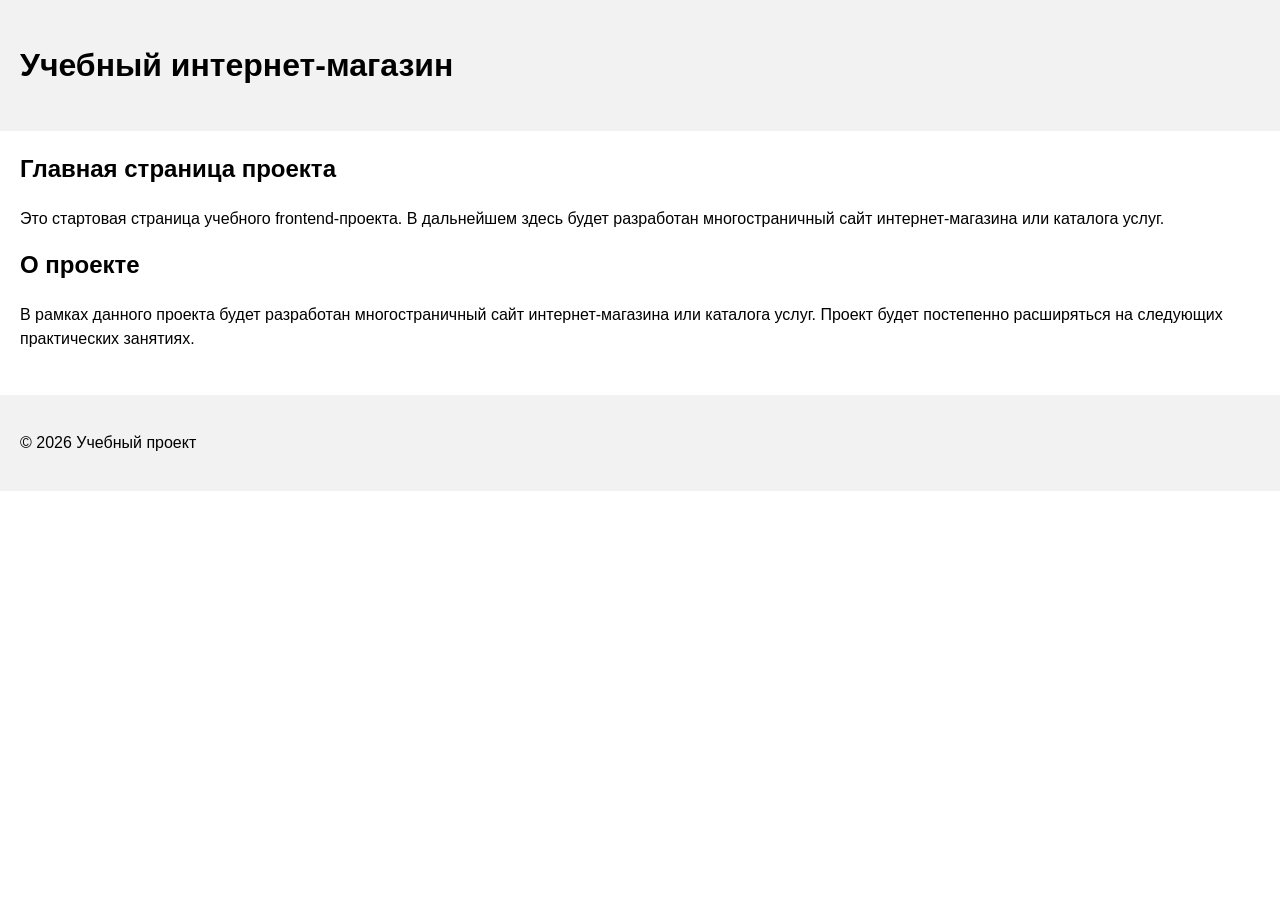
==== index.html @ ddfdb640 "feat: add project description section" ====
<!DOCTYPE html>
<html lang="ru">
<head>
  <meta charset="UTF-8">
  <meta name="viewport" content="width=device-width, initial-scale=1.0">
  <title>Каталог товаров</title>
  <link rel="stylesheet" href="css/style.css">
</head>
<body>
  <header>
    <h1>Учебный интернет-магазин</h1>
  </header>

  <main>
    <section>
      <h2>Главная страница проекта</h2>
      <p>
        Это стартовая страница учебного frontend-проекта.
        В дальнейшем здесь будет разработан многостраничный сайт
        интернет-магазина или каталога услуг.
      </p>
      <h2>О проекте</h2>
      <p>
        В рамках данного проекта будет разработан многостраничный сайт
        интернет-магазина или каталога услуг. Проект будет постепенно
        расширяться на следующих практических занятиях.
      </p>
    </section>
  </main>

  <footer>
    <p>&copy; 2026 Учебный проект</p>
  </footer>
</body>
</html>
---- css/style.css ----
body {
  margin: 0;
  font-family: Arial, sans-serif;
  line-height: 1.5;
}

header,
main,
footer {
  padding: 20px;
}

header {
  background-color: #f2f2f2;
}

footer {
  background-color: #f2f2f2;
}

section {
  margin-bottom: 24px;
}

section h2 {
  margin-top: 0;
}
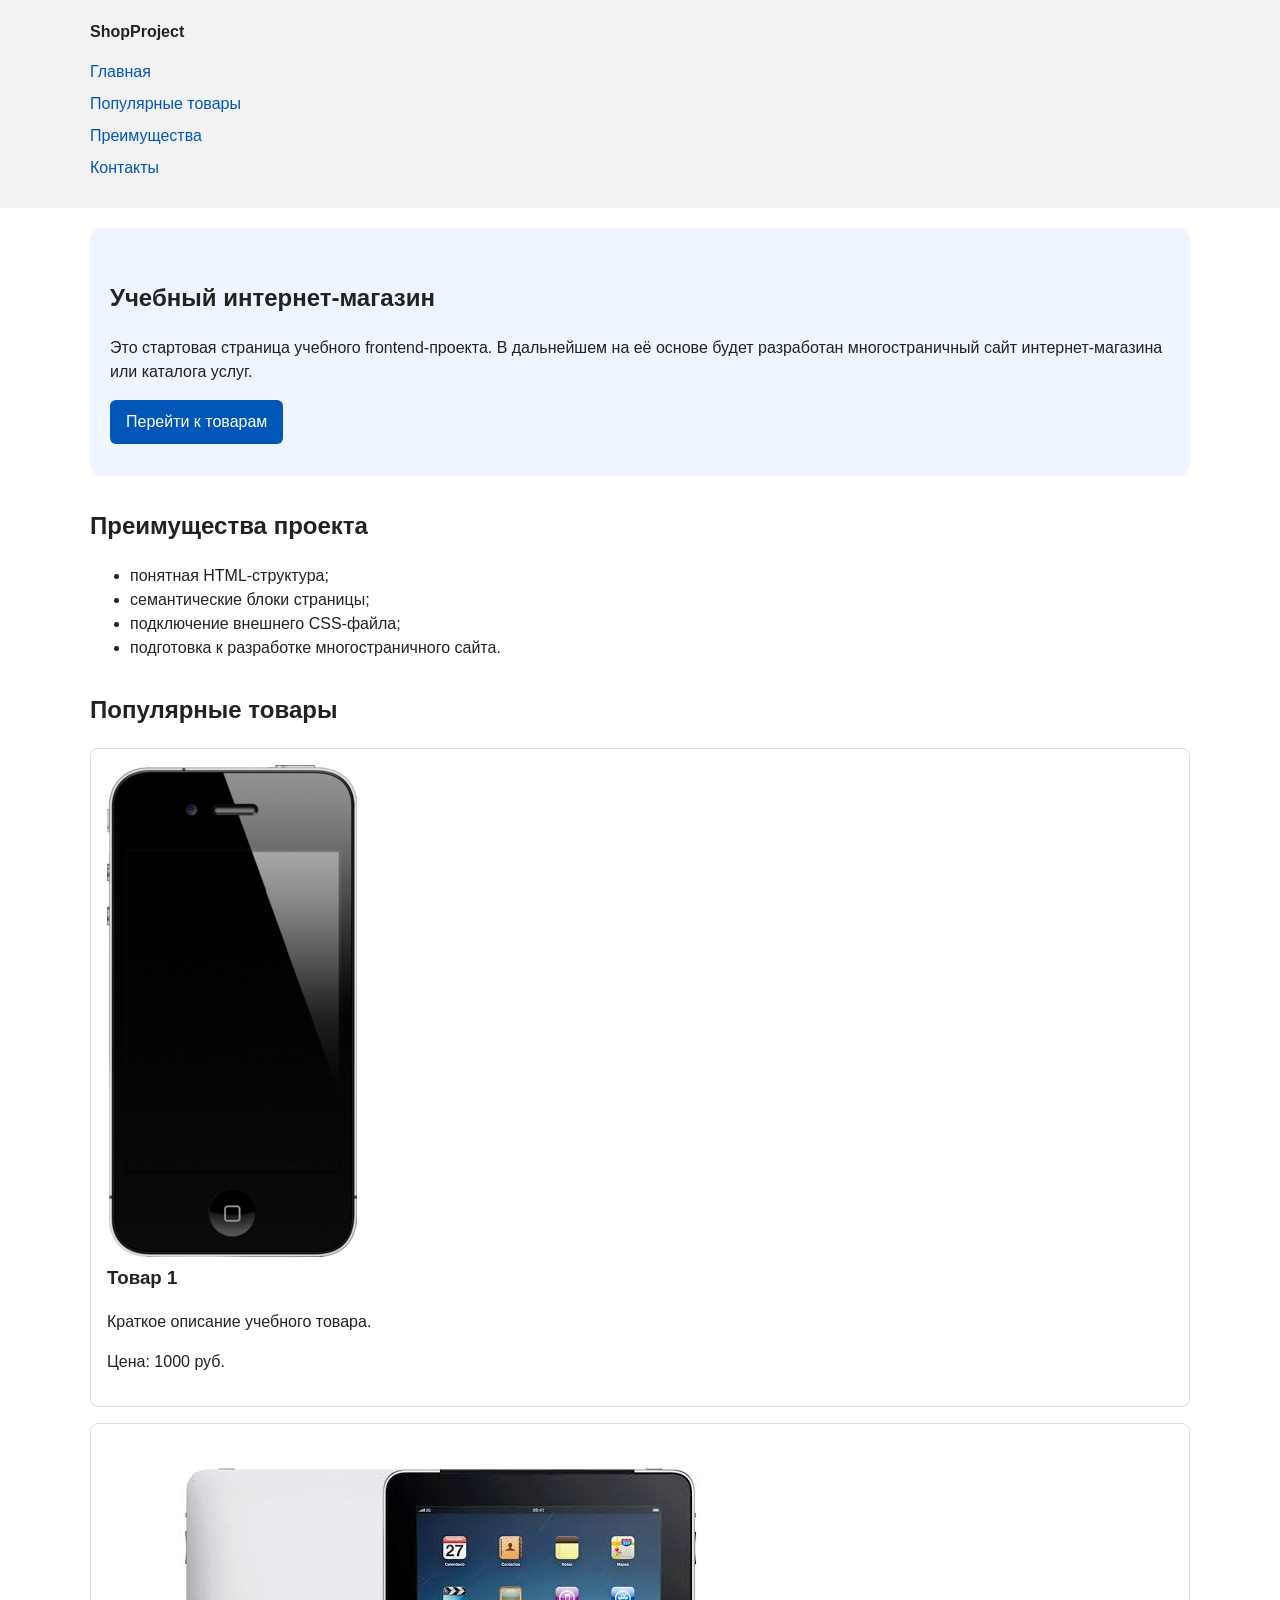
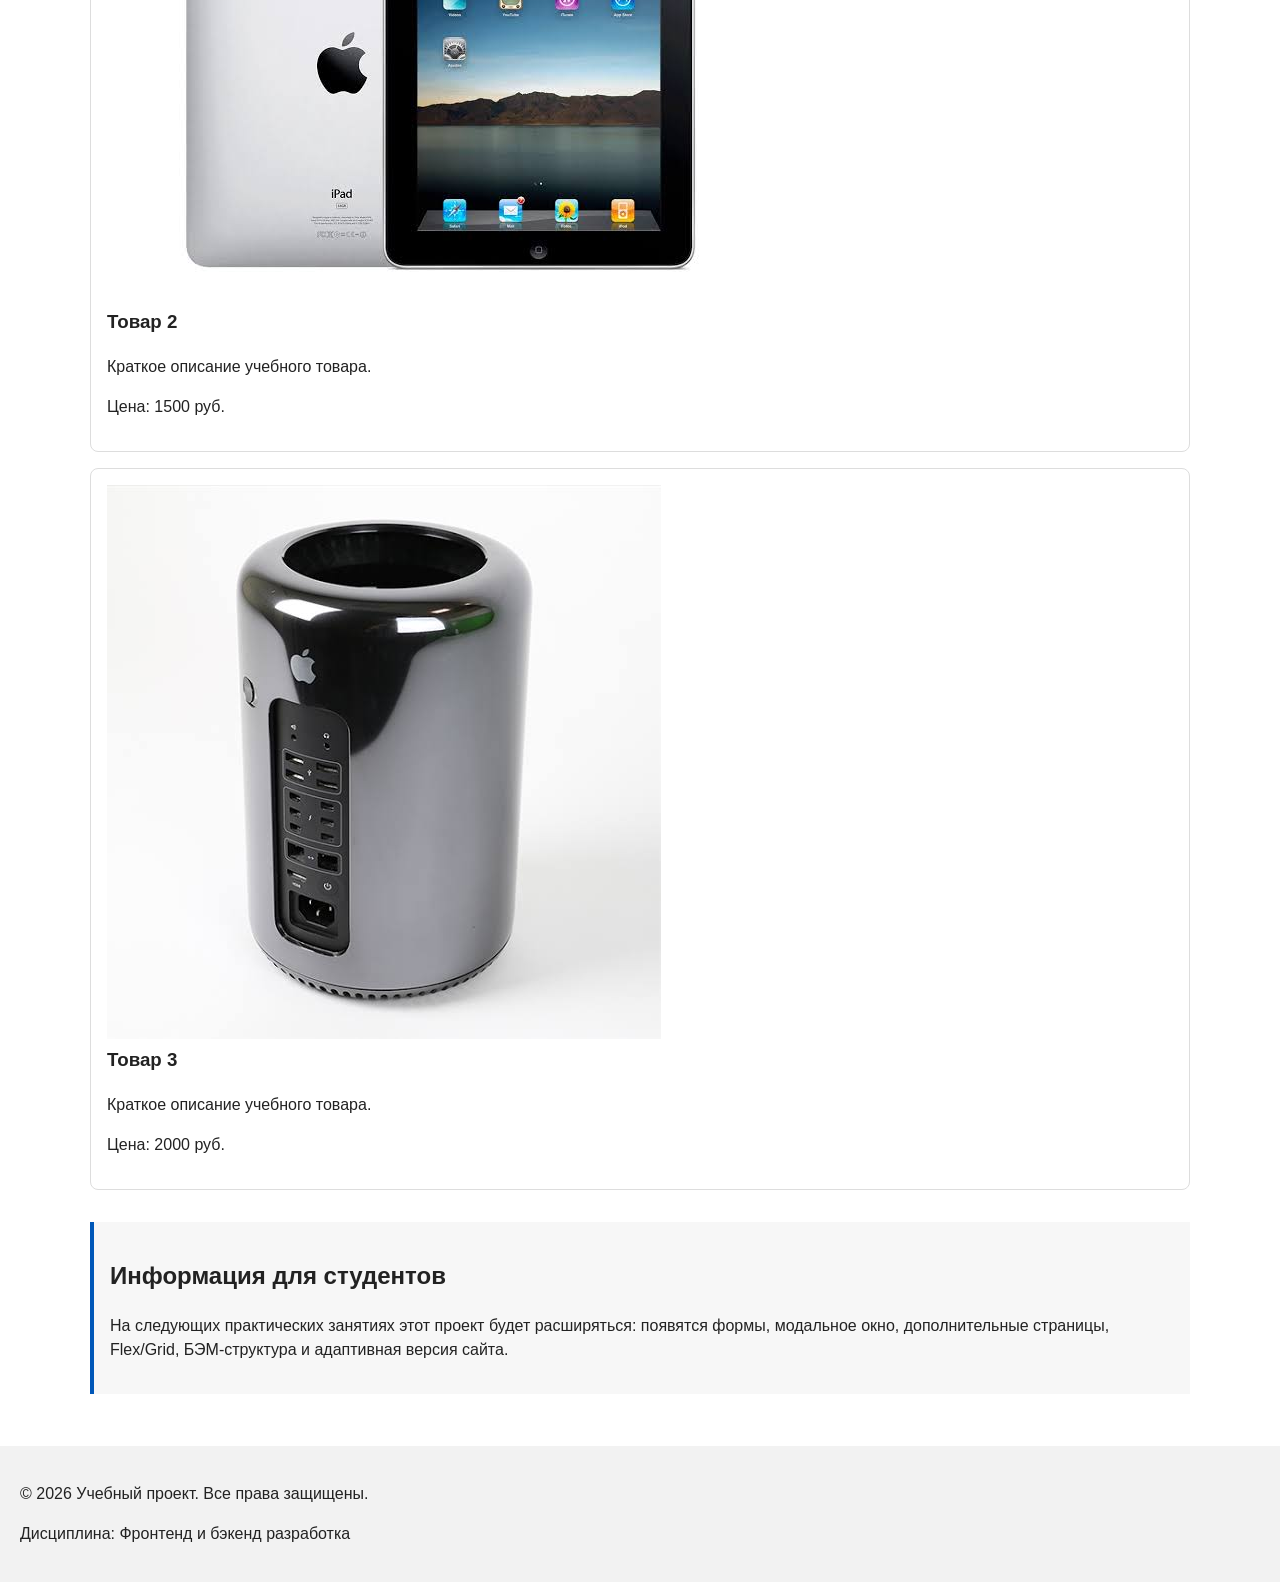
==== commit ce00fd0a: "feat: add semantic HTML structure and base CSS styles" ====
--- a/index.html
+++ b/index.html
@@ -3,33 +3,75 @@
 <head>
   <meta charset="UTF-8">
   <meta name="viewport" content="width=device-width, initial-scale=1.0">
-  <title>Каталог товаров</title>
+  <title>Учебный интернет-магазин</title>
   <link rel="stylesheet" href="css/style.css">
 </head>
 <body>
   <header>
-    <h1>Учебный интернет-магазин</h1>
+    <div class="site-header">
+      <a class="site-logo" href="index.html">ShopProject</a>
+      <nav class="site-nav" aria-label="Основная навигация">
+        <ul class="site-nav__list">
+          <li><a href="index.html">Главная</a></li>
+          <li><a href="#popular">Популярные товары</a></li>
+          <li><a href="#advantages">Преимущества</a></li>
+          <li><a href="#contacts">Контакты</a></li>
+        </ul>
+      </nav>
+    </div>
   </header>
-
   <main>
-    <section>
-      <h2>Главная страница проекта</h2>
+    <section class="hero">
+      <h1>Учебный интернет-магазин</h1>
       <p>
         Это стартовая страница учебного frontend-проекта.
-        В дальнейшем здесь будет разработан многостраничный сайт
+        В дальнейшем на её основе будет разработан многостраничный сайт
         интернет-магазина или каталога услуг.
       </p>
-      <h2>О проекте</h2>
+      <a class="button" href="#popular">Перейти к товарам</a>
+    </section>
+    <section class="section" id="advantages">
+      <h2>Преимущества проекта</h2>
+      <ul class="advantages-list">
+        <li>понятная HTML-структура;</li>
+        <li>семантические блоки страницы;</li>
+        <li>подключение внешнего CSS-файла;</li>
+        <li>подготовка к разработке многостраничного сайта.</li>
+      </ul>
+    </section>
+    <section class="section" id="popular">
+      <h2>Популярные товары</h2>
+      <article class="product-card">
+        <img src="images/IPhone_4_Mock_No_Shadow_PSD.png">
+        <h3>Товар 1</h3>
+        <p>Краткое описание учебного товара.</p>
+        <p>Цена: 1000 руб.</p>
+      </article>
+      <article class="product-card">
+        <img src="images/images2.jpeg">
+        <h3>Товар 2</h3>
+        <p>Краткое описание учебного товара.</p>
+        <p>Цена: 1500 руб.</p>
+      </article>
+      <article class="product-card">
+        <img src="images/images.jpeg">
+        <h3>Товар 3</h3>
+        <p>Краткое описание учебного товара.</p>
+        <p>Цена: 2000 руб.</p>
+      </article>
+    </section>
+    <aside class="aside-info">
+      <h2>Информация для студентов</h2>
       <p>
-        В рамках данного проекта будет разработан многостраничный сайт
-        интернет-магазина или каталога услуг. Проект будет постепенно
-        расширяться на следующих практических занятиях.
+        На следующих практических занятиях этот проект будет расширяться:
+        появятся формы, модальное окно, дополнительные страницы, Flex/Grid,
+        БЭМ-структура и адаптивная версия сайта.
       </p>
-    </section>
+    </aside>
   </main>
-
-  <footer>
-    <p>&copy; 2026 Учебный проект</p>
+  <footer id="contacts">
+    <p>&copy; 2026 Учебный проект. Все права защищены.</p>
+    <p>Дисциплина: Фронтенд и бэкенд разработка</p>
   </footer>
 </body>
-</html>
+</html>
--- a/css/style.css
+++ b/css/style.css
@@ -1,7 +1,14 @@
+
+* {
+  box-sizing: border-box;
+}
+
 body {
   margin: 0;
   font-family: Arial, sans-serif;
   line-height: 1.5;
+  color: #222222;
+  background-color: #ffffff;
 }
 
 header,
@@ -10,19 +17,88 @@
   padding: 20px;
 }
 
-header {
-  background-color: #f2f2f2;
-}
-
+header,
 footer {
   background-color: #f2f2f2;
 }
 
-section {
-  margin-bottom: 24px;
+.site-header {
+  max-width: 1100px;
+  margin: 0 auto;
 }
 
-section h2 {
+.site-logo {
+  font-weight: bold;
+  text-decoration: none;
+  color: #222222;
+}
+
+.site-nav__list {
+  padding: 0;
+  margin: 16px 0 0;
+  list-style: none;
+}
+
+.site-nav__list li {
+  margin-bottom: 8px;
+}
+
+.site-nav__list a {
+  color: #0057b8;
+  text-decoration: none;
+}
+
+.site-nav__list a:hover {
+  text-decoration: underline;
+}
+
+.hero {
+  max-width: 1100px;
+  margin: 0 auto 32px;
+  padding: 32px 20px;
+  background-color: #eef5ff;
+  border-radius: 12px;
+}
+
+.section {
+  max-width: 1100px;
+  margin: 0 auto 32px;
+}
+
+.section h2 {
   margin-top: 0;
 }
 
+.product-card {
+  margin-bottom: 16px;
+  padding: 16px;
+  border: 1px solid #dddddd;
+  border-radius: 8px;
+  background-color: #ffffff;
+  
+}
+
+.product-card h3 {
+  margin-top: 0;
+}
+
+.button {
+  display: inline-block;
+  padding: 10px 16px;
+  color: #ffffff;
+  background-color: #0057b8;
+  text-decoration: none;
+  border-radius: 6px;
+}
+
+.button:hover {
+  background-color: #003f86;
+}
+
+.aside-info {
+  max-width: 1100px;
+  margin: 0 auto 32px;
+  padding: 16px;
+  border-left: 4px solid #0057b8;
+  background-color: #f7f7f7;
+}
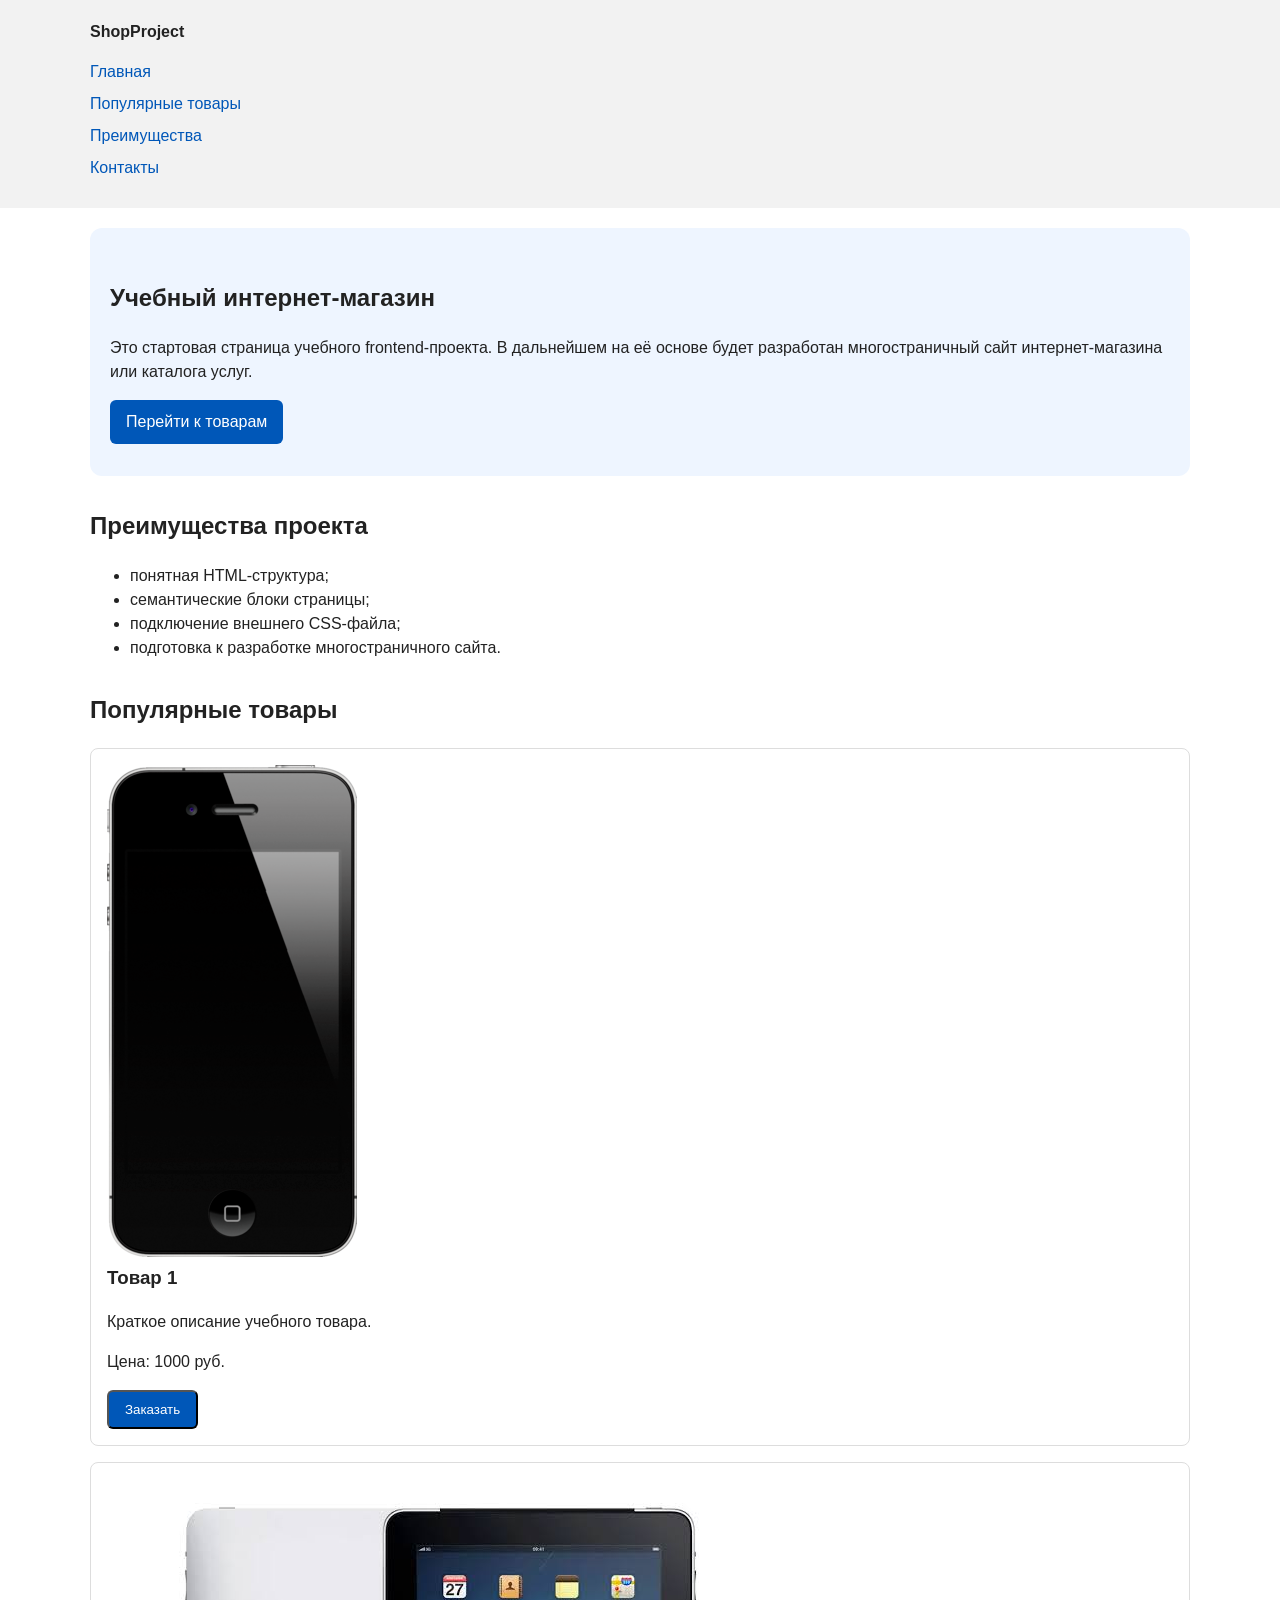
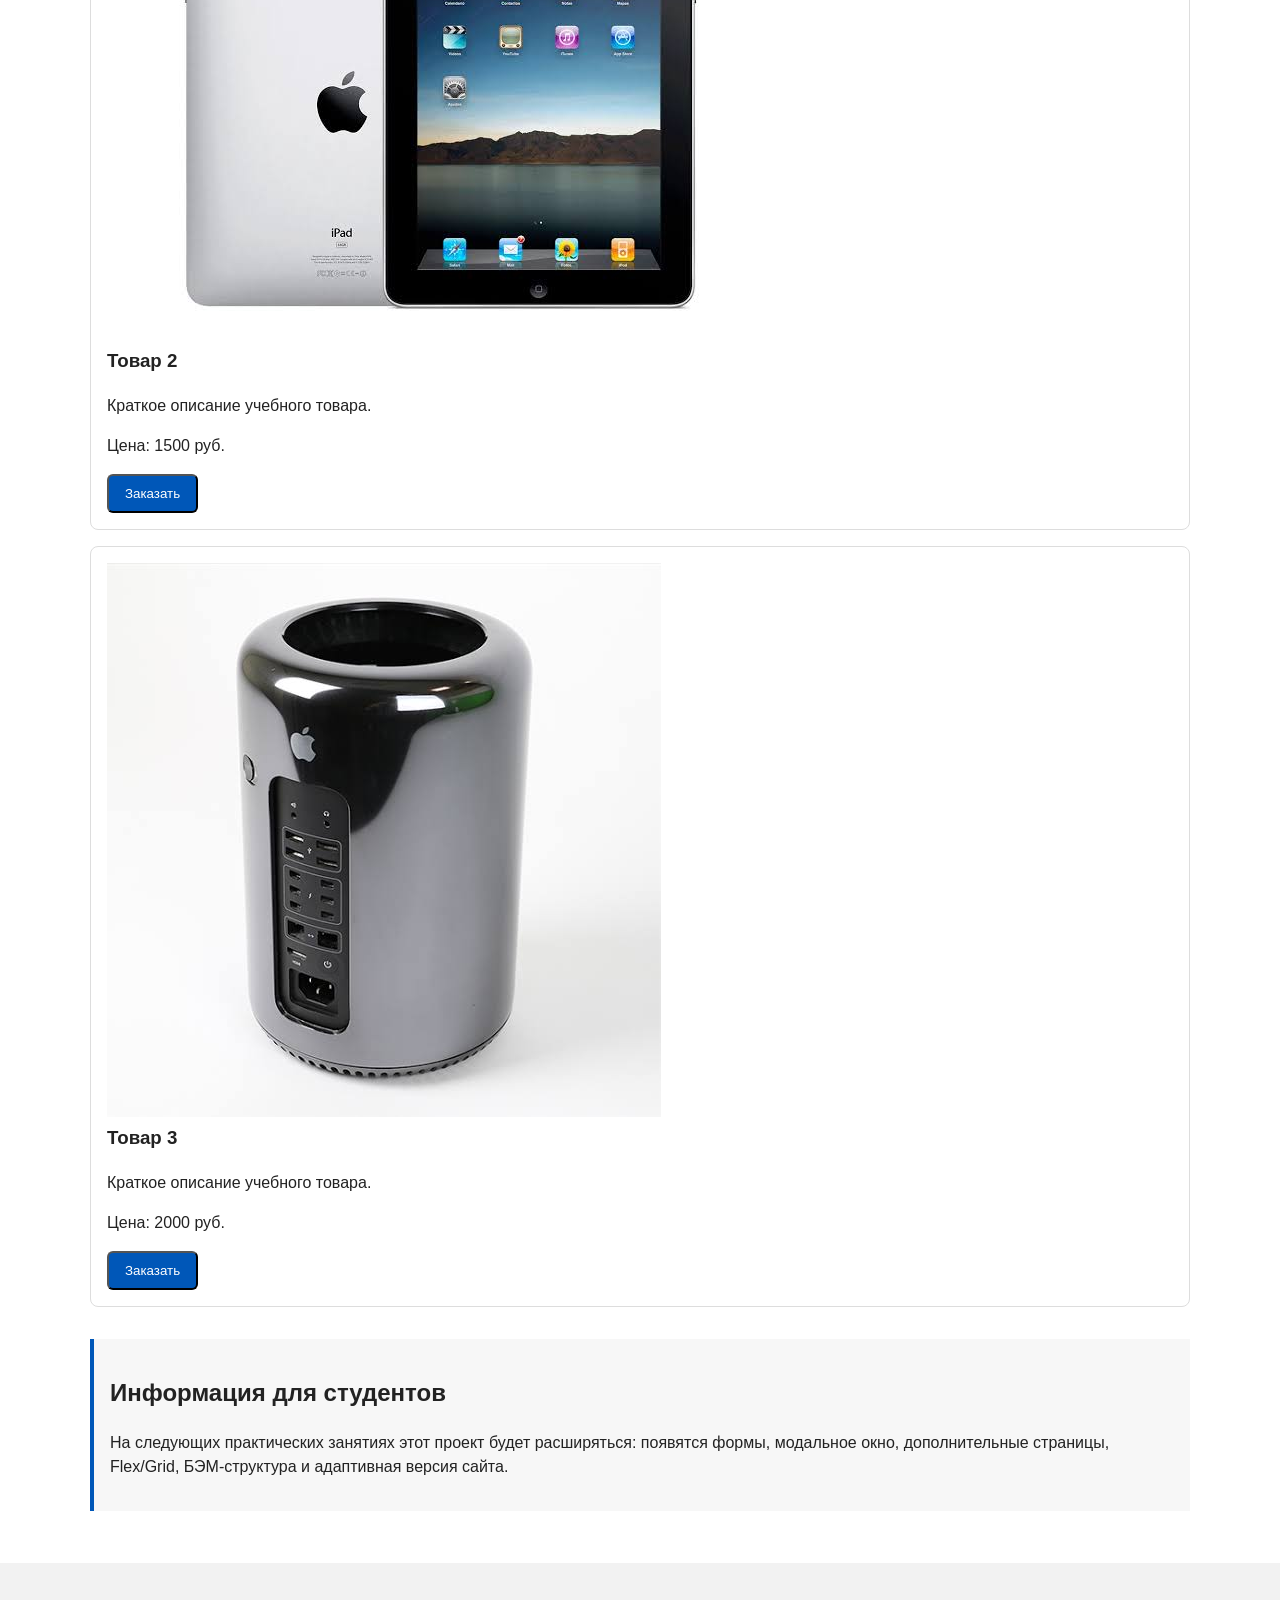
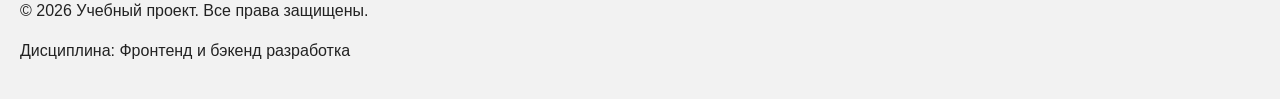
==== commit fc5e8fb8: "feat: add order form modal and validation" ====
--- a/index.html
+++ b/index.html
@@ -5,6 +5,7 @@
   <meta name="viewport" content="width=device-width, initial-scale=1.0">
   <title>Учебный интернет-магазин</title>
   <link rel="stylesheet" href="css/style.css">
+  <script src="js/main.js" defer></script>
 </head>
 <body>
   <header>
@@ -46,18 +47,27 @@
         <h3>Товар 1</h3>
         <p>Краткое описание учебного товара.</p>
         <p>Цена: 1000 руб.</p>
+        <button class="button product-card__button" type="button" data="Товар 1">
+          Заказать
+        </button>
       </article>
       <article class="product-card">
         <img src="images/images2.jpeg">
         <h3>Товар 2</h3>
         <p>Краткое описание учебного товара.</p>
         <p>Цена: 1500 руб.</p>
+        <button class="button product-card__button" type="button" data="Товар 2">
+          Заказать
+        </button>
       </article>
       <article class="product-card">
         <img src="images/images.jpeg">
         <h3>Товар 3</h3>
         <p>Краткое описание учебного товара.</p>
         <p>Цена: 2000 руб.</p>
+        <button class="button product-card__button" type="button" data="Товар 3">
+          Заказать
+        </button>
       </article>
     </section>
     <aside class="aside-info">
@@ -73,5 +83,101 @@
     <p>&copy; 2026 Учебный проект. Все права защищены.</p>
     <p>Дисциплина: Фронтенд и бэкенд разработка</p>
   </footer>
+<dialog class="order-dialog" id="order-dialog" aria-labelledby="order-dialog-title">
+  <h2 id="order-dialog-title">Оформление заявки</h2>
+
+  <form class="order-form" id="order-form" action="#" method="post" novalidate>
+    <input id="selected-product" name="selected-product" type="hidden">
+
+    <div class="form-field">
+      <label for="order-name">Имя</label>
+      <input
+        id="order-name"
+        name="name"
+        type="text"
+        placeholder="Введите ваше имя"
+        minlength="2"
+        autocomplete="given-name"
+        required
+      >
+    </div>
+
+    <div class="form-field">
+      <label for="order-email">E-mail</label>
+      <input
+        id="order-email"
+        name="email"
+        type="email"
+        placeholder="example@mail.ru"
+        autocomplete="email"
+        required
+      >
+    </div>
+
+    <div class="form-field">
+      <label for="order-phone">Телефон</label>
+      <input
+        id="order-phone"
+        name="phone"
+        type="tel"
+        inputmode="tel"
+        placeholder="+7 (900) 000-00-00"
+        pattern="^\+7 \(\d{3}\) \d{3}-\d{2}-\d{2}$"
+        required
+      >
+      <small>Формат: +7 (900) 000-00-00</small>
+    </div>
+
+    <div class="form-field">
+      <label for="order-date">Дата связи</label>
+      <input
+        id="order-date"
+        name="date"
+        type="date"
+      >
+    </div>
+
+    <div class="form-field">
+      <label for="order-topic">Тема заявки</label>
+      <select id="order-topic" name="topic" required>
+        <option value="">Выберите тему</option>
+        <option value="product">Заказ товара</option>
+        <option value="consultation">Консультация</option>
+        <option value="delivery">Доставка</option>
+      </select>
+    </div>
+
+    <div class="form-field">
+      <label for="order-comment">Комментарий</label>
+      <textarea
+        id="order-comment"
+        name="comment"
+        rows="4"
+        placeholder="Укажите дополнительную информацию"
+      ></textarea>
+    </div>
+
+    <div class="form-field form-field--checkbox">
+      <label>
+        <input
+          id="order-agreement"
+          name="agreement"
+          type="checkbox"
+          required
+        >
+        Я согласен на обработку данных
+      </label>
+    </div>
+
+    <div class="form-actions">
+      <button type="button" id="close-order-dialog">Закрыть</button>
+      <button type="submit">Отправить заявку</button>
+    </div>
+  </form>
+</dialog>
+
+<p class="success-message" id="success-message" hidden>
+  Форма успешно отправлена!
+</p>
 </body>
 </html>
--- a/css/style.css
+++ b/css/style.css
@@ -101,4 +101,105 @@
   padding: 16px;
   border-left: 4px solid #0057b8;
   background-color: #f7f7f7;
-}+}
+/*
+  Модальное окно.
+  Элемент dialog сам умеет открываться поверх страницы.
+*/
+.order-dialog {
+  width: min(100% - 32px, 560px);
+  padding: 24px;
+  border: none;
+  border-radius: 12px;
+}
+
+/*
+  Затемнение фона за модальным окном.
+*/
+.order-dialog::backdrop {
+  background-color: rgba(0, 0, 0, 0.5);
+}
+
+/*
+  Поле формы.
+  Каждый блок получает нижний отступ.
+*/
+.form-field {
+  margin-bottom: 16px;
+}
+
+/*
+  Подпись поля.
+*/
+.form-field label {
+  display: block;
+  margin-bottom: 6px;
+}
+
+/*
+  Основные поля формы.
+*/
+.form-field input,
+.form-field select,
+.form-field textarea {
+  width: 100%;
+  padding: 10px 12px;
+  border: 1px solid #cccccc;
+  border-radius: 6px;
+  font: inherit;
+}
+
+/*
+  Checkbox не должен занимать всю ширину.
+*/
+.form-field input[type="checkbox"] {
+  width: auto;
+}
+
+/*
+  Подсказка под полем телефона.
+*/
+.form-field small {
+  display: block;
+  margin-top: 4px;
+  color: #666666;
+}
+
+/*
+  Видимый фокус для клавиатурной навигации.
+*/
+.form-field input:focus-visible,
+.form-field select:focus-visible,
+.form-field textarea:focus-visible,
+.form-actions button:focus-visible {
+  outline: 2px solid #0057b8;
+  outline-offset: 2px;
+}
+
+/*
+  Подсветка ошибочных полей.
+  Атрибут aria-invalid будет добавляться через JavaScript.
+*/
+[aria-invalid="true"] {
+  border-color: #b00020;
+}
+
+/*
+  Кнопки формы.
+*/
+.form-actions {
+  display: flex;
+  gap: 12px;
+  margin-top: 20px;
+}
+
+/*
+  Сообщение об успешной отправке.
+*/
+.success-message {
+  max-width: 1100px;
+  margin: 24px auto;
+  padding: 16px;
+  border-left: 4px solid #168a2f;
+  background-color: #eefaf0;
+}
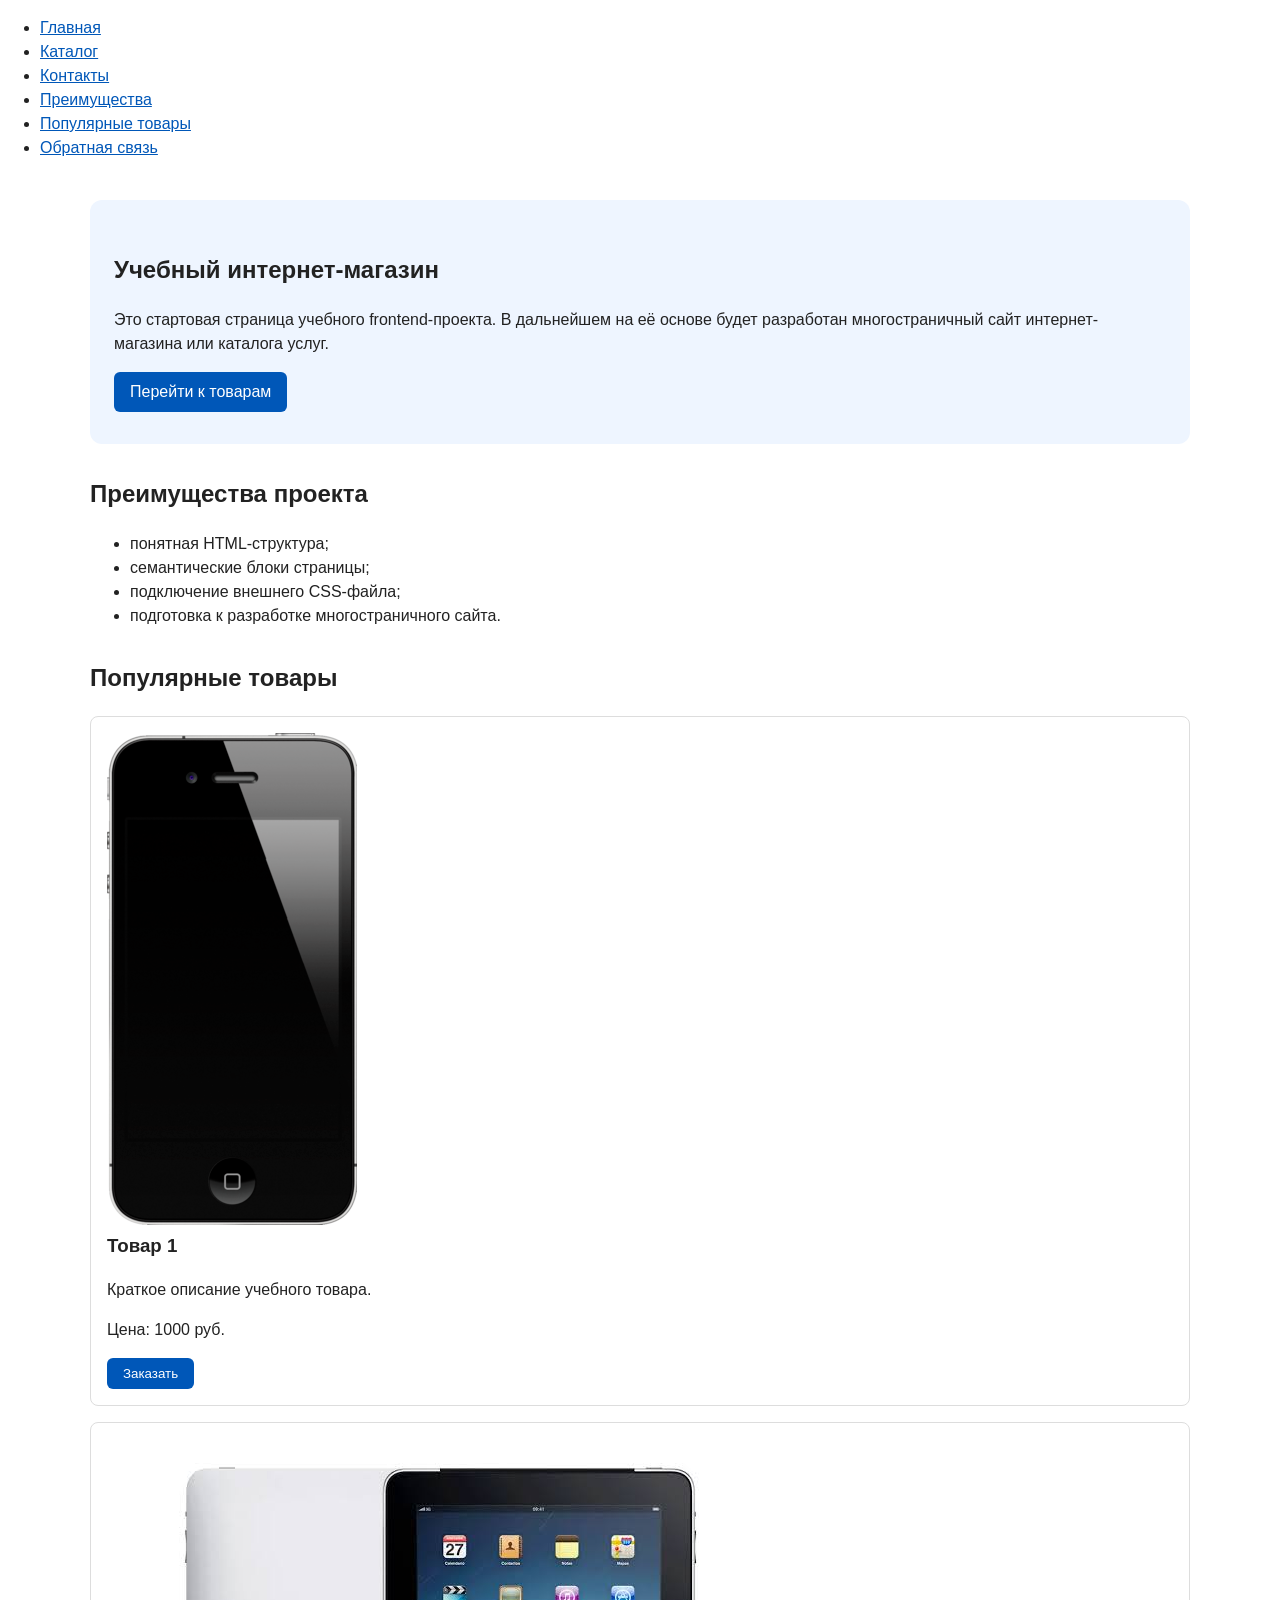
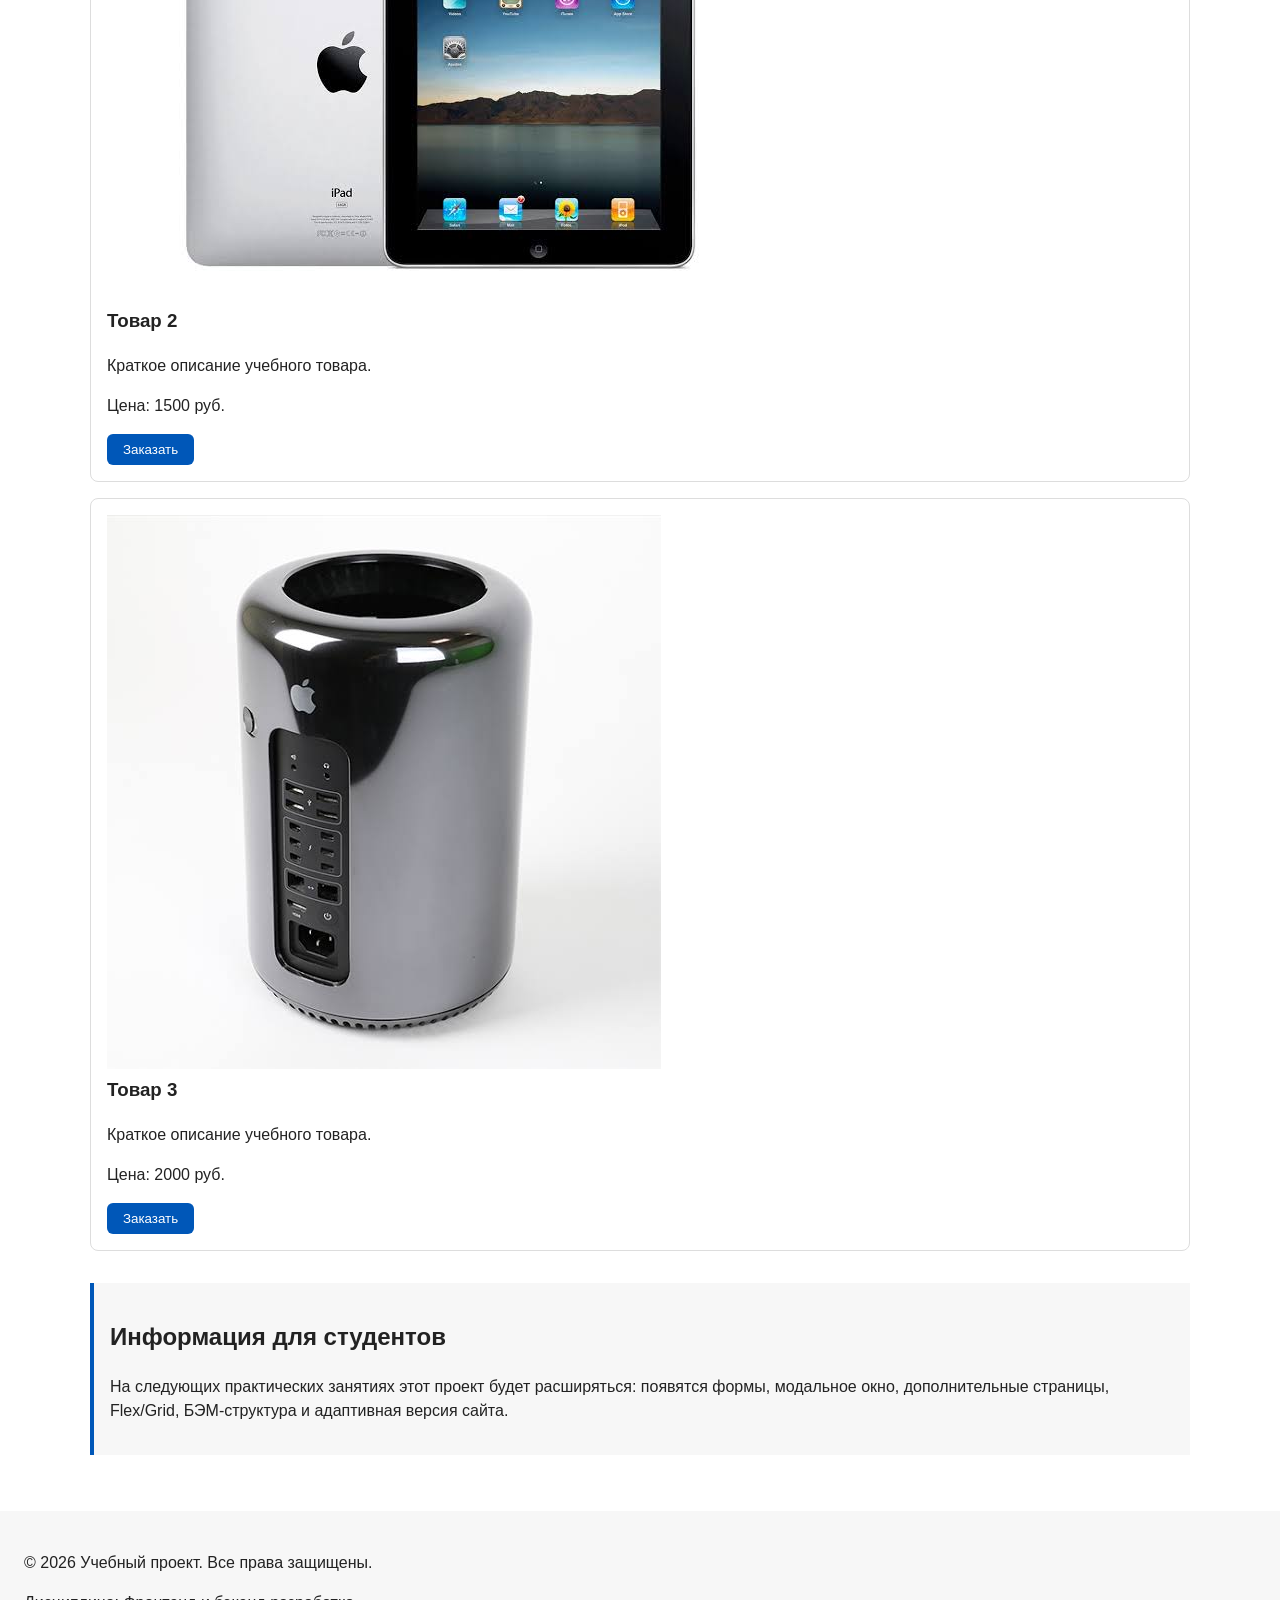
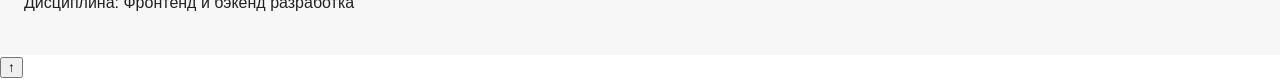
==== commit 90397aab: "feat: add multi-page structure navigation and anchors" ====
--- a/index.html
+++ b/index.html
@@ -8,20 +8,20 @@
   <script src="js/main.js" defer></script>
 </head>
 <body>
-  <header>
-    <div class="site-header">
-      <a class="site-logo" href="index.html">ShopProject</a>
-      <nav class="site-nav" aria-label="Основная навигация">
-        <ul class="site-nav__list">
-          <li><a href="index.html">Главная</a></li>
-          <li><a href="#popular">Популярные товары</a></li>
-          <li><a href="#advantages">Преимущества</a></li>
-          <li><a href="#contacts">Контакты</a></li>
-        </ul>
-      </nav>
-    </div>
-  </header>
+
+  <nav class="site-nav" aria-label="Основная навигация">
+    <ul class="site-nav__list">
+      <li><a href="index.html">Главная</a></li>
+      <li><a href="catalog.html">Каталог</a></li>
+      <li><a href="contacts.html">Контакты</a></li>
+      <li><a href="index.html#advantages">Преимущества</a></li>
+      <li><a href="index.html#popular">Популярные товары</a></li>
+      <li><a href="index.html#contacts">Обратная связь</a></li>
+    </ul>
+  </nav>
+
   <main>
+
     <section class="hero">
       <h1>Учебный интернет-магазин</h1>
       <p>
@@ -31,6 +31,7 @@
       </p>
       <a class="button" href="#popular">Перейти к товарам</a>
     </section>
+
     <section class="section" id="advantages">
       <h2>Преимущества проекта</h2>
       <ul class="advantages-list">
@@ -40,6 +41,7 @@
         <li>подготовка к разработке многостраничного сайта.</li>
       </ul>
     </section>
+
     <section class="section" id="popular">
       <h2>Популярные товары</h2>
       <article class="product-card">
@@ -51,6 +53,7 @@
           Заказать
         </button>
       </article>
+
       <article class="product-card">
         <img src="images/images2.jpeg">
         <h3>Товар 2</h3>
@@ -60,6 +63,7 @@
           Заказать
         </button>
       </article>
+
       <article class="product-card">
         <img src="images/images.jpeg">
         <h3>Товар 3</h3>
@@ -70,6 +74,7 @@
         </button>
       </article>
     </section>
+
     <aside class="aside-info">
       <h2>Информация для студентов</h2>
       <p>
@@ -79,10 +84,12 @@
       </p>
     </aside>
   </main>
+
   <footer id="contacts">
     <p>&copy; 2026 Учебный проект. Все права защищены.</p>
     <p>Дисциплина: Фронтенд и бэкенд разработка</p>
   </footer>
+  
 <dialog class="order-dialog" id="order-dialog" aria-labelledby="order-dialog-title">
   <h2 id="order-dialog-title">Оформление заявки</h2>
 
--- a/css/style.css
+++ b/css/style.css
@@ -1,4 +1,40 @@
-
+/* ===============================
+   1. Переменные проекта
+   =============================== */
+:root {
+  /* Основные цвета проекта */
+  --color-bg: #ffffff;
+  --color-text: #222222;
+  --color-muted: #666666;
+  --color-primary: #0057b8;
+  --color-primary-dark: #003f86;
+  --color-border: #dddddd;
+  --color-surface: #f7f7f7;
+  --color-surface-accent: #eef5ff;
+  --color-danger: #b00020;
+  --color-success: #168a2f;
+  --color-success-bg: #eefaf0;
+  --color-white: #ffffff;
+
+  /* Отступы */
+  --space-xs: 4px;
+  --space-sm: 8px;
+  --space-md: 16px;
+  --space-lg: 24px;
+  --space-xl: 32px;
+
+  /* Скругления */
+  --radius-sm: 6px;
+  --radius-md: 8px;
+  --radius-lg: 12px;
+
+  /* Размеры */
+  --container-width: 1100px;
+}
+
+/* ===============================
+   2. Базовые стили
+   =============================== */
 * {
   box-sizing: border-box;
 }
@@ -7,199 +43,286 @@
   margin: 0;
   font-family: Arial, sans-serif;
   line-height: 1.5;
-  color: #222222;
-  background-color: #ffffff;
-}
-
+  color: var(--color-text);
+  background-color: var(--color-bg);
+}
 header,
 main,
 footer {
-  padding: 20px;
-}
-
-header,
+  padding: var(--space-lg);
+}
+
+header {
+  background-color: var(--color-surface);
+}
+
 footer {
-  background-color: #f2f2f2;
+  background-color: var(--color-surface);
 }
 
 .site-header {
-  max-width: 1100px;
+  max-width: var(--container-width); 
   margin: 0 auto;
 }
 
-.site-logo {
-  font-weight: bold;
+/* ===============================
+   3. Общие элементы интерфейса
+   =============================== */
+a {
+  color: var(--color-primary);
+}
+
+a:hover {
+  color: var(--color-primary-dark);
+}
+
+a:focus-visible {
+  outline: 2px solid var(--color-primary);
+  outline-offset: 3px;
+}
+.button {
+  display: inline-block;
+  padding: var(--space-sm) var(--space-md);
+  color: var(--color-white);
+  background-color: var(--color-primary);
   text-decoration: none;
-  color: #222222;
-}
-
-.site-nav__list {
-  padding: 0;
-  margin: 16px 0 0;
-  list-style: none;
-}
-
-.site-nav__list li {
-  margin-bottom: 8px;
-}
-
-.site-nav__list a {
-  color: #0057b8;
-  text-decoration: none;
-}
-
-.site-nav__list a:hover {
-  text-decoration: underline;
-}
-
+  border: none;
+  border-radius: var(--radius-sm);
+  cursor: pointer;
+}
+
+.button:hover {
+  background-color: var(--color-primary-dark);
+}
+
+.button:focus-visible {
+  outline: 2px solid var(--color-primary);
+  outline-offset: 3px;
+}
+
+.button:disabled {
+  opacity: 0.6;
+  cursor: not-allowed;
+}
+
+/* ===============================
+   4. Компоненты страницы
+   =============================== */
 .hero {
-  max-width: 1100px;
-  margin: 0 auto 32px;
-  padding: 32px 20px;
-  background-color: #eef5ff;
-  border-radius: 12px;
+  max-width: var(--container-width);
+  margin: 0 auto var(--space-xl);
+  padding: var(--space-xl) var(--space-lg);
+  background-color: var(--color-surface-accent);
+  border-radius: var(--radius-lg);
 }
 
 .section {
-  max-width: 1100px;
-  margin: 0 auto 32px;
+  max-width: var(--container-width);
+  margin: 0 auto var(--space-xl);
 }
 
 .section h2 {
   margin-top: 0;
 }
-
 .product-card {
-  margin-bottom: 16px;
-  padding: 16px;
-  border: 1px solid #dddddd;
-  border-radius: 8px;
-  background-color: #ffffff;
-  
+  margin-bottom: var(--space-md);
+  padding: var(--space-md);
+  border: 1px solid var(--color-border);
+  border-radius: var(--radius-md);
+  background-color: var(--color-bg);
+}
+
+.product-card:hover {
+  border-color: var(--color-primary);
 }
 
 .product-card h3 {
   margin-top: 0;
 }
-
-.button {
-  display: inline-block;
-  padding: 10px 16px;
-  color: #ffffff;
-  background-color: #0057b8;
-  text-decoration: none;
-  border-radius: 6px;
-}
-
-.button:hover {
-  background-color: #003f86;
-}
-
 .aside-info {
-  max-width: 1100px;
-  margin: 0 auto 32px;
-  padding: 16px;
-  border-left: 4px solid #0057b8;
-  background-color: #f7f7f7;
-}
-/*
-  Модальное окно.
-  Элемент dialog сам умеет открываться поверх страницы.
-*/
+  max-width: var(--container-width);
+  margin: 0 auto var(--space-xl);
+  padding: var(--space-md);
+  border-left: 4px solid var(--color-primary);
+  background-color: var(--color-surface);
+}
+
+/* ===============================
+   5. Форма и модальное окно
+   =============================== */
 .order-dialog {
   width: min(100% - 32px, 560px);
-  padding: 24px;
+  padding: var(--space-lg);
   border: none;
-  border-radius: 12px;
-}
-
-/*
-  Затемнение фона за модальным окном.
-*/
+  border-radius: var(--radius-lg);
+}
+
 .order-dialog::backdrop {
   background-color: rgba(0, 0, 0, 0.5);
 }
 
-/*
-  Поле формы.
-  Каждый блок получает нижний отступ.
-*/
 .form-field {
-  margin-bottom: 16px;
-}
-
-/*
-  Подпись поля.
-*/
+  margin-bottom: var(--space-md);
+}
+
 .form-field label {
   display: block;
-  margin-bottom: 6px;
-}
-
-/*
-  Основные поля формы.
-*/
+  margin-bottom: var(--space-xs);
+}
+
 .form-field input,
 .form-field select,
 .form-field textarea {
   width: 100%;
   padding: 10px 12px;
-  border: 1px solid #cccccc;
-  border-radius: 6px;
+  border: 1px solid var(--color-border);
+  border-radius: var(--radius-sm);
   font: inherit;
 }
 
-/*
-  Checkbox не должен занимать всю ширину.
-*/
 .form-field input[type="checkbox"] {
   width: auto;
 }
 
-/*
-  Подсказка под полем телефона.
-*/
 .form-field small {
   display: block;
-  margin-top: 4px;
-  color: #666666;
-}
-
-/*
-  Видимый фокус для клавиатурной навигации.
-*/
+  margin-top: var(--space-xs);
+  color: var(--color-muted);
+}
+.form-field input:hover,
+.form-field select:hover,
+.form-field textarea:hover {
+  border-color: var(--color-primary);
+}
+
 .form-field input:focus-visible,
 .form-field select:focus-visible,
 .form-field textarea:focus-visible,
 .form-actions button:focus-visible {
-  outline: 2px solid #0057b8;
-  outline-offset: 2px;
-}
-
-/*
-  Подсветка ошибочных полей.
-  Атрибут aria-invalid будет добавляться через JavaScript.
-*/
+  outline: 2px solid var(--color-primary);
+  outline-offset: 3px;
+}
+
 [aria-invalid="true"] {
-  border-color: #b00020;
-}
-
-/*
-  Кнопки формы.
-*/
+  border-color: var(--color-danger);
+}
+.success-message {
+  max-width: var(--container-width);
+  margin: var(--space-lg) auto;
+  padding: var(--space-md);
+  border-left: 4px solid var(--color-success);
+  background-color: var(--color-success-bg);
+}
+/* ===============================
+   6. Горизонтальная сетка (Контрольная работа 1)
+   =============================== */
+/* .site-header {
+  display: flex;
+  align-items: center;
+  justify-content: space-between;
+  flex-wrap: wrap;
+  gap: var(--space-md);
+}
+
+.site-logo {
+  font-size: 24px;
+  font-weight: bold;
+  text-decoration: none;
+}
+
+.site-nav__list {
+  display: flex;
+  flex-wrap: wrap;
+  gap: var(--space-lg);
+  margin: 0;
+  padding: 0;
+  list-style: none;
+}
+
+.advantages-list {
+  display: grid;
+  grid-template-columns: repeat(auto-fit, minmax(220px, 1fr));
+  gap: var(--space-md);
+  margin: 0;
+  padding: 0;
+  list-style: none;
+}
+
+.advantages-list li {
+  padding: var(--space-md);
+  border: 1px solid var(--color-border);
+  border-radius: var(--radius-md);
+  background-color: var(--color-surface);
+}
+
+#popular {
+  display: grid;
+  grid-template-columns: repeat(auto-fit, minmax(260px, 1fr));
+  gap: var(--space-lg);
+}
+
+#popular h2 {
+  grid-column: 1 / -1; /
+}
+
+.product-card {
+  display: flex;
+  flex-direction: column;
+  margin-bottom: 0; 
+}
+
+.product-card img {
+  display: block;
+  width: 100%;
+  height: 200px;
+  margin-bottom: var(--space-md);
+  object-fit: cover;
+  border-radius: var(--radius-sm);
+}
+
+.product-card__button {
+  margin-top: auto;      
+  align-self: flex-start;
+}
+
+footer {
+  display: flex;
+  flex-wrap: wrap;
+  justify-content: space-between;
+  gap: var(--space-sm) var(--space-lg);
+}
+
+footer p {
+  margin: 0;
+}
 .form-actions {
   display: flex;
-  gap: 12px;
-  margin-top: 20px;
-}
-
-/*
-  Сообщение об успешной отправке.
-*/
-.success-message {
-  max-width: 1100px;
-  margin: 24px auto;
-  padding: 16px;
-  border-left: 4px solid #168a2f;
-  background-color: #eefaf0;
-}
+  justify-content: flex-end;
+  gap: var(--space-sm);
+}
+header {
+  position: sticky;
+  top: 0;
+} */
+ .breadcrumbs {
+  max-width: var(--container-width);
+  margin: 0 auto var(--space-md);
+  font-size: 14px;
+  color: var(--color-muted);
+}
+
+.breadcrumbs a {
+  color: var(--color-primary);
+}
+
+.breadcrumbs span::before {
+  content: " / ";
+  color: var(--color-muted);
+}
+html {
+  scroll-behavior: smooth;
+}
+:target {
+  outline: 2px dashed var(--color-primary);
+  outline-offset: 4px;
+}
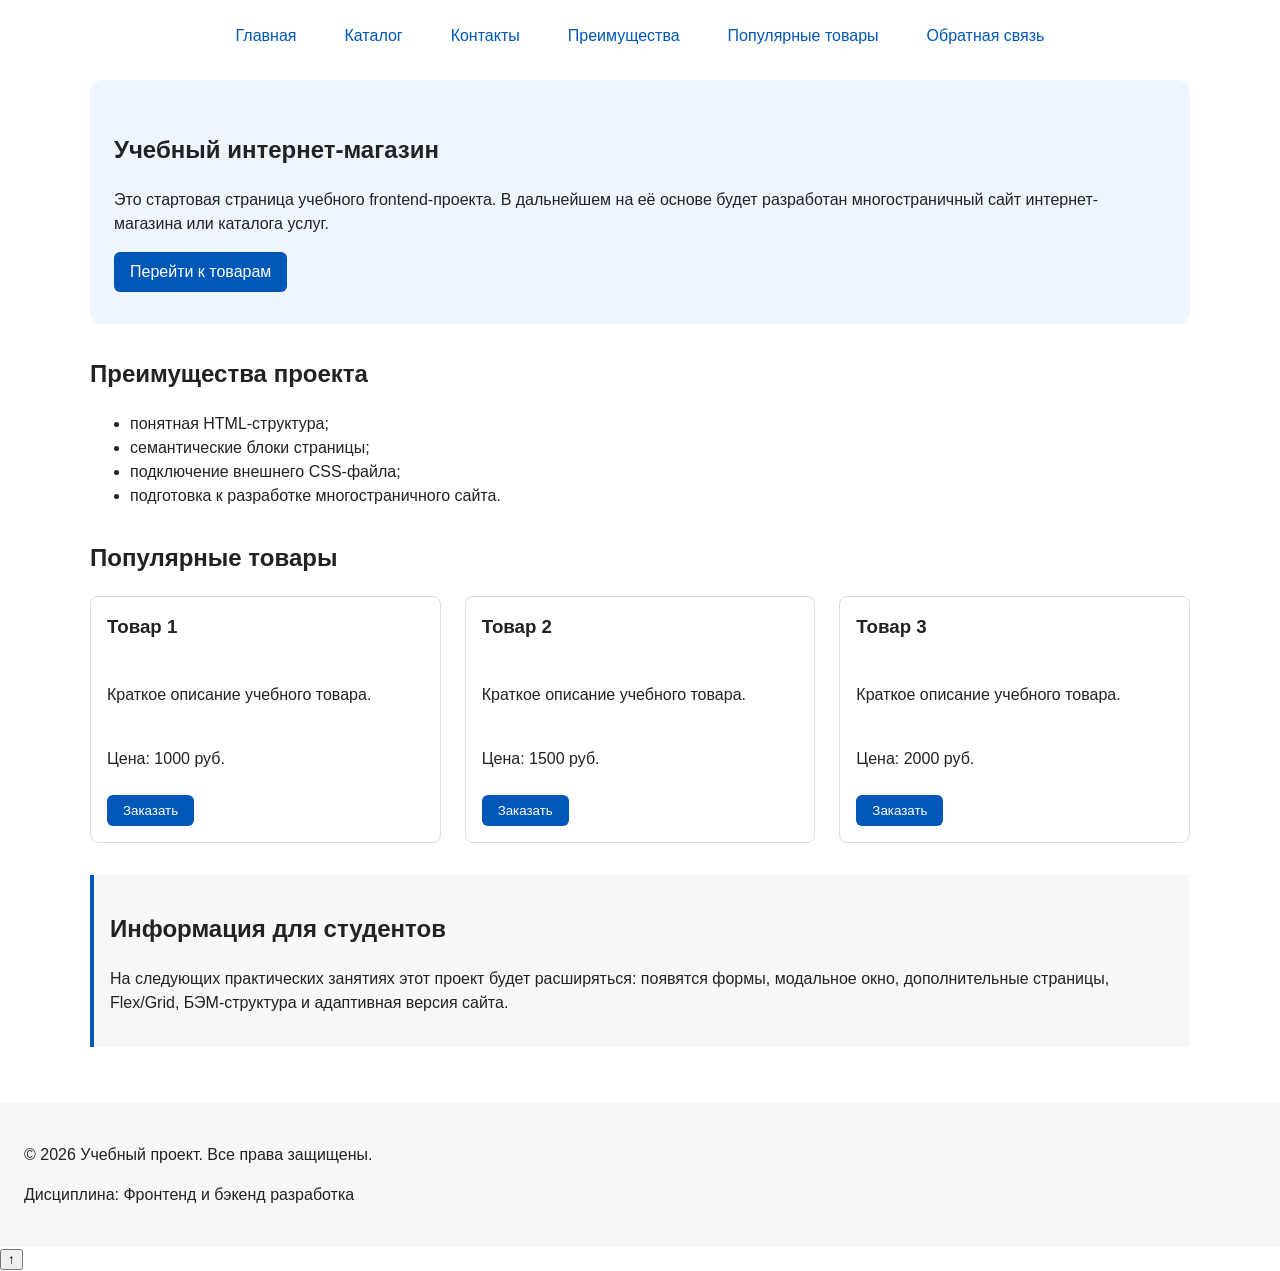
==== commit 831a0c03: "feat: add flex navigation and grid catalog layout" ====
--- a/index.html
+++ b/index.html
@@ -44,35 +44,35 @@
 
     <section class="section" id="popular">
       <h2>Популярные товары</h2>
-      <article class="product-card">
-        <img src="images/IPhone_4_Mock_No_Shadow_PSD.png">
-        <h3>Товар 1</h3>
-        <p>Краткое описание учебного товара.</p>
-        <p>Цена: 1000 руб.</p>
-        <button class="button product-card__button" type="button" data="Товар 1">
-          Заказать
-        </button>
-      </article>
 
-      <article class="product-card">
-        <img src="images/images2.jpeg">
-        <h3>Товар 2</h3>
-        <p>Краткое описание учебного товара.</p>
-        <p>Цена: 1500 руб.</p>
-        <button class="button product-card__button" type="button" data="Товар 2">
-          Заказать
-        </button>
-      </article>
+      <div class="products-grid">
+        <article class="product-card">
+          <h3>Товар 1</h3>
+          <p>Краткое описание учебного товара.</p>
+          <p>Цена: 1000 руб.</p>
+          <button class="button product-card__button" type="button" data-product="Товар 1">
+            Заказать
+          </button>
+        </article>
 
-      <article class="product-card">
-        <img src="images/images.jpeg">
-        <h3>Товар 3</h3>
-        <p>Краткое описание учебного товара.</p>
-        <p>Цена: 2000 руб.</p>
-        <button class="button product-card__button" type="button" data="Товар 3">
-          Заказать
-        </button>
-      </article>
+        <article class="product-card">
+          <h3>Товар 2</h3>
+          <p>Краткое описание учебного товара.</p>
+          <p>Цена: 1500 руб.</p>
+          <button class="button product-card__button" type="button" data-product="Товар 2">
+            Заказать
+          </button>
+        </article>
+
+        <article class="product-card">
+          <h3>Товар 3</h3>
+          <p>Краткое описание учебного товара.</p>
+          <p>Цена: 2000 руб.</p>
+          <button class="button product-card__button" type="button" data-product="Товар 3">
+            Заказать
+          </button>
+        </article>
+      </div>
     </section>
 
     <aside class="aside-info">
--- a/css/style.css
+++ b/css/style.css
@@ -213,116 +213,113 @@
   border-left: 4px solid var(--color-success);
   background-color: var(--color-success-bg);
 }
-/* ===============================
-   6. Горизонтальная сетка (Контрольная работа 1)
-   =============================== */
-/* .site-header {
-  display: flex;
-  align-items: center;
-  justify-content: space-between;
-  flex-wrap: wrap;
-  gap: var(--space-md);
-}
-
-.site-logo {
-  font-size: 24px;
-  font-weight: bold;
-  text-decoration: none;
+
+.breadcrumbs a {
+  color: var(--color-primary);
+}
+
+.breadcrumbs span::before {
+  content: " / ";
+  color: var(--color-muted);
+}
+html {
+  scroll-behavior: smooth;
+}
+:target {
+  outline: 2px dashed var(--color-primary);
+  outline-offset: 4px;
 }
 
 .site-nav__list {
   display: flex;
   flex-wrap: wrap;
+  justify-content: center;
+  align-items: center;
+  gap: var(--space-md);
+  padding: 0;
+  margin: var(--space-md) 0 0;
+  list-style: none;
+}
+
+.site-nav__list a {
+  display: inline-block;
+  padding: var(--space-sm) var(--space-md);
+  color: var(--color-primary);
+  text-decoration: none;
+  border-radius: var(--radius-sm);
+}
+
+.site-nav__list a:hover {
+  color: var(--color-white);
+  background-color: var(--color-primary);
+}
+
+.products-grid {
+  display: grid;
+  grid-template-columns: repeat(3, 1fr);
   gap: var(--space-lg);
-  margin: 0;
-  padding: 0;
-  list-style: none;
-}
-
-.advantages-list {
-  display: grid;
-  grid-template-columns: repeat(auto-fit, minmax(220px, 1fr));
-  gap: var(--space-md);
-  margin: 0;
-  padding: 0;
-  list-style: none;
-}
-
-.advantages-list li {
-  padding: var(--space-md);
-  border: 1px solid var(--color-border);
-  border-radius: var(--radius-md);
-  background-color: var(--color-surface);
-}
-
-#popular {
-  display: grid;
-  grid-template-columns: repeat(auto-fit, minmax(260px, 1fr));
-  gap: var(--space-lg);
-}
-
-#popular h2 {
-  grid-column: 1 / -1; /
 }
 
 .product-card {
   display: flex;
   flex-direction: column;
-  margin-bottom: 0; 
-}
-
-.product-card img {
+  gap: var(--space-sm);
+  margin-bottom: 0;
+  padding: var(--space-md);
+  border: 1px solid var(--color-border);
+  border-radius: var(--radius-md);
+  background-color: var(--color-bg);
+}
+
+.product-card .button {
+  margin-top: auto;
+  align-self: flex-start;
+}
+.catalog-layout {
+  max-width: var(--container-width);
+  margin: 0 auto var(--space-xl);
+  display: grid;
+  grid-template-columns: 260px 1fr;
+  grid-template-areas: "filters products";
+  gap: var(--space-lg);
+}
+
+.catalog-filters {
+  grid-area: filters;
+  padding: var(--space-md);
+  border: 1px solid var(--color-border);
+  border-radius: var(--radius-md);
+  background-color: var(--color-surface);
+}
+
+.catalog-products {
+  grid-area: products;
+}
+.filters-form {
+  display: grid;
+  gap: var(--space-md);
+}
+
+.filters-form fieldset {
+  margin: 0;
+  padding: var(--space-md);
+  border: 1px solid var(--color-border);
+  border-radius: var(--radius-sm);
+}
+
+.filters-form legend {
+  font-weight: 700;
+}
+
+.filters-form label {
   display: block;
+  margin-bottom: var(--space-sm);
+}
+
+.filters-form input[type="number"] {
   width: 100%;
-  height: 200px;
-  margin-bottom: var(--space-md);
-  object-fit: cover;
-  border-radius: var(--radius-sm);
-}
-
-.product-card__button {
-  margin-top: auto;      
-  align-self: flex-start;
-}
-
-footer {
-  display: flex;
-  flex-wrap: wrap;
-  justify-content: space-between;
-  gap: var(--space-sm) var(--space-lg);
-}
-
-footer p {
-  margin: 0;
-}
-.form-actions {
-  display: flex;
-  justify-content: flex-end;
-  gap: var(--space-sm);
-}
-header {
-  position: sticky;
-  top: 0;
-} */
- .breadcrumbs {
-  max-width: var(--container-width);
-  margin: 0 auto var(--space-md);
-  font-size: 14px;
-  color: var(--color-muted);
-}
-
-.breadcrumbs a {
-  color: var(--color-primary);
-}
-
-.breadcrumbs span::before {
-  content: " / ";
-  color: var(--color-muted);
-}
-html {
-  scroll-behavior: smooth;
-}
-:target {
-  outline: 2px dashed var(--color-primary);
-  outline-offset: 4px;
-}+  padding: 8px 10px;
+  border: 1px solid var(--color-border);
+  border-radius: var(--radius-sm);
+  font: inherit;
+}
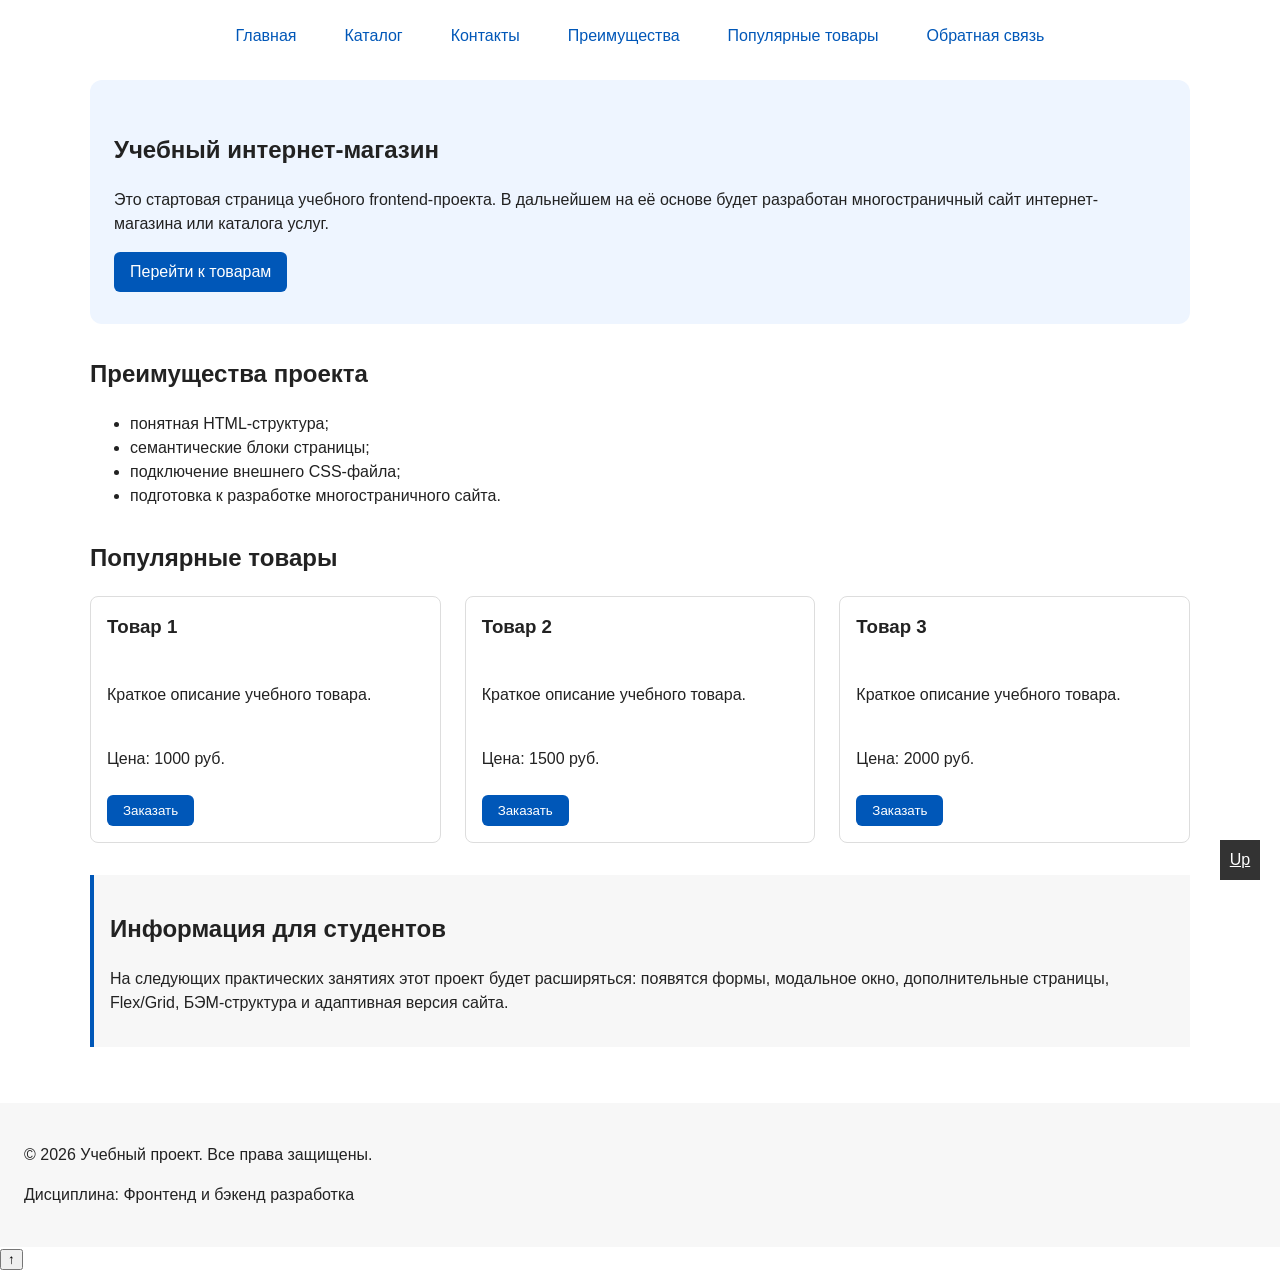
==== commit 6f4932c1: "Updated practice 5-6" ====
--- a/index.html
+++ b/index.html
@@ -6,6 +6,7 @@
   <title>Учебный интернет-магазин</title>
   <link rel="stylesheet" href="css/style.css">
   <script src="js/main.js" defer></script>
+  <div id="top"></div>
 </head>
 <body>
 
@@ -74,7 +75,6 @@
         </article>
       </div>
     </section>
-
     <aside class="aside-info">
       <h2>Информация для студентов</h2>
       <p>
@@ -183,6 +183,8 @@
   </form>
 </dialog>
 
+<a href="#top" class="btn-top" aria-label="Вернуться наверх">Up</a>
+
 <p class="success-message" id="success-message" hidden>
   Форма успешно отправлена!
 </p>
--- a/css/style.css
+++ b/css/style.css
@@ -323,3 +323,19 @@
   border-radius: var(--radius-sm);
   font: inherit;
 }
+html {
+  scroll-behavior: smooth;
+}
+.btn-top {
+  position: fixed;
+  bottom: 20px;
+  right: 20px;
+  width: 40px;
+  height: 40px;
+  background-color: #333;
+  color: #fff;
+  display: flex;
+  align-items: center;
+  justify-content: center;
+
+}
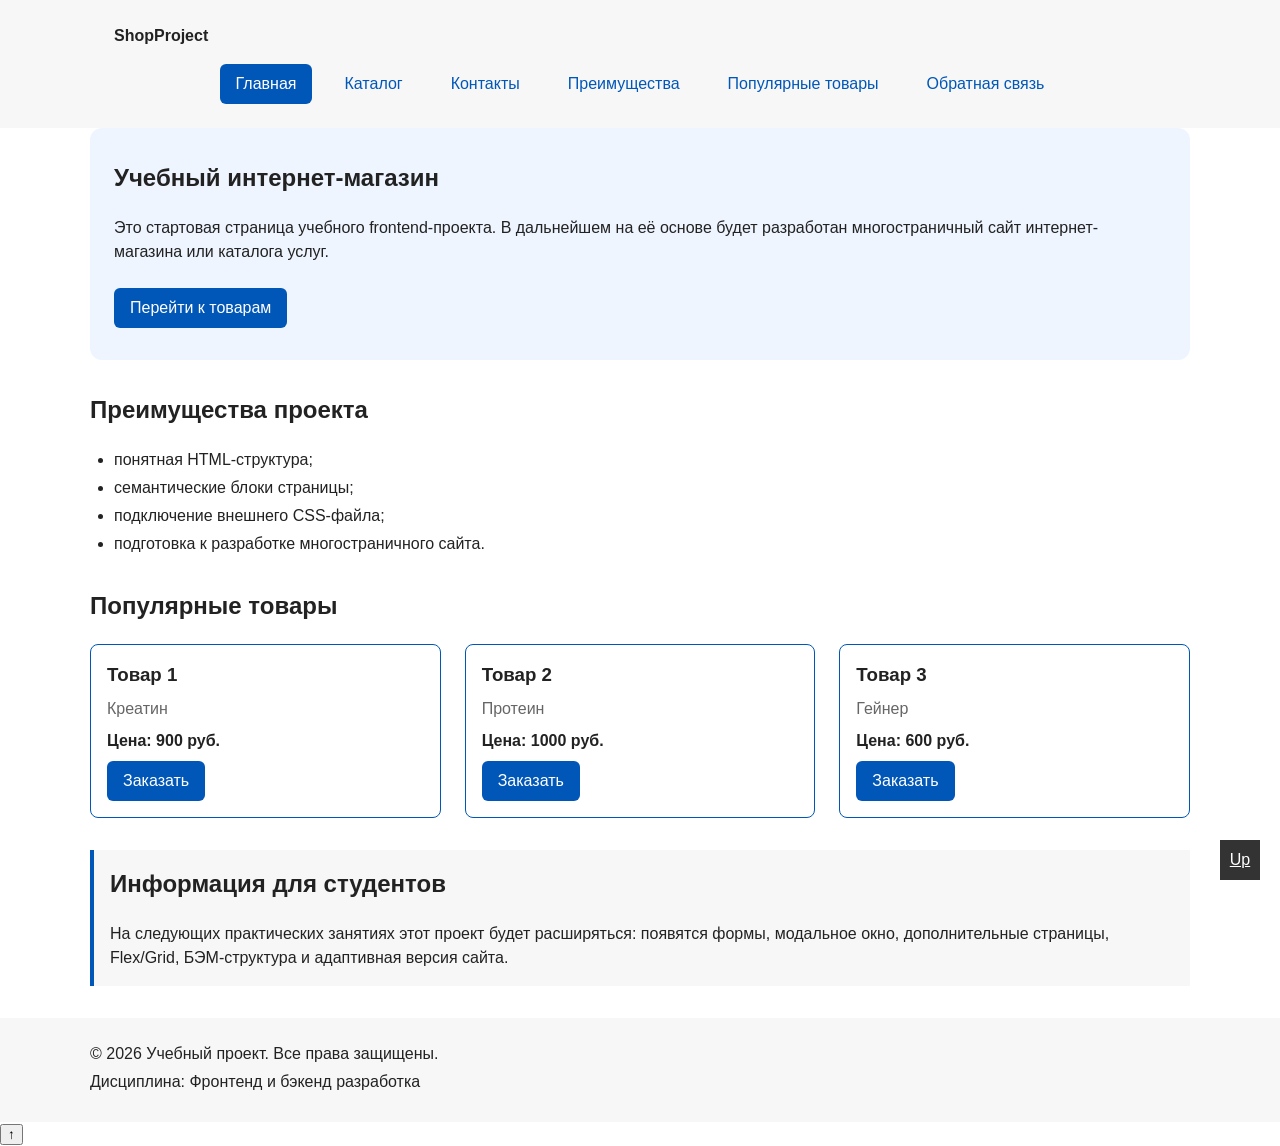
==== commit 377ba190: "refactor: apply BEM naming to CSS classes" ====
--- a/index.html
+++ b/index.html
@@ -3,81 +3,110 @@
 <head>
   <meta charset="UTF-8">
   <meta name="viewport" content="width=device-width, initial-scale=1.0">
+  <meta name="description" content="Учебный интернет-магазин — главная страница.">
   <title>Учебный интернет-магазин</title>
   <link rel="stylesheet" href="css/style.css">
   <script src="js/main.js" defer></script>
-  <div id="top"></div>
 </head>
 <body>
-
-  <nav class="site-nav" aria-label="Основная навигация">
-    <ul class="site-nav__list">
-      <li><a href="index.html">Главная</a></li>
-      <li><a href="catalog.html">Каталог</a></li>
-      <li><a href="contacts.html">Контакты</a></li>
-      <li><a href="index.html#advantages">Преимущества</a></li>
-      <li><a href="index.html#popular">Популярные товары</a></li>
-      <li><a href="index.html#contacts">Обратная связь</a></li>
-    </ul>
-  </nav>
+  <header class="site-header">
+    <div class="site-header__inner">
+      <a class="site-header__logo" href="index.html">ShopProject</a>
+
+      <nav class="site-nav" aria-label="Основная навигация">
+        <ul class="site-nav__list">
+          <li class="site-nav__item">
+            <a class="site-nav__link site-nav__link--active" href="index.html">Главная</a>
+          </li>
+          <li class="site-nav__item">
+            <a class="site-nav__link" href="catalog.html">Каталог</a>
+          </li>
+          <li class="site-nav__item">
+            <a class="site-nav__link" href="contacts.html">Контакты</a>
+          </li>
+          <li class="site-nav__item">
+            <a class="site-nav__link" href="index.html#advantages">Преимущества</a>
+          </li>
+          <li class="site-nav__item">
+            <a class="site-nav__link" href="index.html#popular">Популярные товары</a>
+          </li>
+          <li class="site-nav__item">
+            <a class="site-nav__link" href="index.html#contacts">Обратная связь</a>
+          </li>
+        </ul>
+      </nav>
+    </div>
+  </header>
 
   <main>
-
     <section class="hero">
-      <h1>Учебный интернет-магазин</h1>
-      <p>
+      <h1 class="hero__title">Учебный интернет-магазин</h1>
+      <p class="hero__text">
         Это стартовая страница учебного frontend-проекта.
         В дальнейшем на её основе будет разработан многостраничный сайт
         интернет-магазина или каталога услуг.
       </p>
-      <a class="button" href="#popular">Перейти к товарам</a>
+      <a class="button button--primary" href="#popular">Перейти к товарам</a>
     </section>
 
     <section class="section" id="advantages">
-      <h2>Преимущества проекта</h2>
+      <h2 class="section__title">Преимущества проекта</h2>
       <ul class="advantages-list">
-        <li>понятная HTML-структура;</li>
-        <li>семантические блоки страницы;</li>
-        <li>подключение внешнего CSS-файла;</li>
-        <li>подготовка к разработке многостраничного сайта.</li>
+        <li class="advantages-list__item">понятная HTML-структура;</li>
+        <li class="advantages-list__item">семантические блоки страницы;</li>
+        <li class="advantages-list__item">подключение внешнего CSS-файла;</li>
+        <li class="advantages-list__item">подготовка к разработке многостраничного сайта.</li>
       </ul>
     </section>
 
     <section class="section" id="popular">
-      <h2>Популярные товары</h2>
+      <h2 class="section__title">Популярные товары</h2>
 
       <div class="products-grid">
-        <article class="product-card">
-          <h3>Товар 1</h3>
-          <p>Краткое описание учебного товара.</p>
-          <p>Цена: 1000 руб.</p>
-          <button class="button product-card__button" type="button" data-product="Товар 1">
+        <article class="product-card product-card--featured">
+          <h3 class="product-card__title">Товар 1</h3>
+          <p class="product-card__description">Креатин</p>
+          <p class="product-card__price">Цена: 900 руб.</p>
+          <button
+            class="button button--primary product-card__button"
+            type="button"
+            data-product="Товар 1"
+          >
             Заказать
           </button>
         </article>
 
-        <article class="product-card">
-          <h3>Товар 2</h3>
-          <p>Краткое описание учебного товара.</p>
-          <p>Цена: 1500 руб.</p>
-          <button class="button product-card__button" type="button" data-product="Товар 2">
+        <article class="product-card product-card--featured">
+          <h3 class="product-card__title">Товар 2</h3>
+          <p class="product-card__description">Протеин</p>
+          <p class="product-card__price">Цена: 1000 руб.</p>
+          <button
+            class="button button--primary product-card__button"
+            type="button"
+            data-product="Товар 2"
+          >
             Заказать
           </button>
         </article>
 
-        <article class="product-card">
-          <h3>Товар 3</h3>
-          <p>Краткое описание учебного товара.</p>
-          <p>Цена: 2000 руб.</p>
-          <button class="button product-card__button" type="button" data-product="Товар 3">
+        <article class="product-card product-card--featured">
+          <h3 class="product-card__title">Товар 3</h3>
+          <p class="product-card__description">Гейнер</p>
+          <p class="product-card__price">Цена: 600 руб.</p>
+          <button
+            class="button button--primary product-card__button"
+            type="button"
+            data-product="Товар 3"
+          >
             Заказать
           </button>
         </article>
       </div>
     </section>
+
     <aside class="aside-info">
-      <h2>Информация для студентов</h2>
-      <p>
+      <h2 class="aside-info__title">Информация для студентов</h2>
+      <p class="aside-info__text">
         На следующих практических занятиях этот проект будет расширяться:
         появятся формы, модальное окно, дополнительные страницы, Flex/Grid,
         БЭМ-структура и адаптивная версия сайта.
@@ -85,108 +114,115 @@
     </aside>
   </main>
 
-  <footer id="contacts">
-    <p>&copy; 2026 Учебный проект. Все права защищены.</p>
-    <p>Дисциплина: Фронтенд и бэкенд разработка</p>
+  <footer class="site-footer" id="contacts">
+    <p class="site-footer__text">&copy; 2026 Учебный проект. Все права защищены.</p>
+    <p class="site-footer__text">Дисциплина: Фронтенд и бэкенд разработка</p>
   </footer>
+
+  <dialog class="order-dialog" id="order-dialog" aria-labelledby="order-dialog-title">
+    <h2 class="order-dialog__title" id="order-dialog-title">Оформление заявки</h2>
+
+    <form class="order-form" id="order-form" action="#" method="post" novalidate>
+      <input type="hidden" id="selected-product" name="selected-product">
+
+      <div class="order-form__field">
+        <label class="order-form__label" for="order-name">Имя</label>
+        <input
+          class="order-form__input"
+          id="order-name"
+          name="name"
+          type="text"
+          required
+        >
+      </div>
+
+      <div class="order-form__field">
+        <label class="order-form__label" for="order-email">E-mail</label>
+        <input
+          class="order-form__input"
+          id="order-email"
+          name="email"
+          type="email"
+          placeholder="example@mail.ru"
+          autocomplete="email"
+          required
+        >
+      </div>
+
+      <div class="order-form__field">
+        <label class="order-form__label" for="order-phone">Телефон</label>
+        <input
+          class="order-form__input"
+          id="order-phone"
+          name="phone"
+          type="tel"
+          inputmode="tel"
+          placeholder="+7 (900) 000-00-00"
+          pattern="^\+7 \(\d{3}\) \d{3}-\d{2}-\d{2}$"
+          required
+        >
+        <small class="order-form__hint">Формат: +7 (900) 000-00-00</small>
+      </div>
+
+      <div class="order-form__field">
+        <label class="order-form__label" for="order-date">Дата связи</label>
+        <input
+          class="order-form__input"
+          id="order-date"
+          name="date"
+          type="date"
+        >
+      </div>
+
+      <div class="order-form__field">
+        <label class="order-form__label" for="order-topic">Тема заявки</label>
+        <select class="order-form__select" id="order-topic" name="topic" required>
+          <option value="">Выберите тему</option>
+          <option value="product">Заказ товара</option>
+          <option value="consultation">Консультация</option>
+          <option value="delivery">Доставка</option>
+        </select>
+      </div>
+
+      <div class="order-form__field">
+        <label class="order-form__label" for="order-comment">Комментарий</label>
+        <textarea
+          class="order-form__textarea"
+          id="order-comment"
+          name="comment"
+          rows="4"
+          placeholder="Укажите дополнительную информацию"
+        ></textarea>
+      </div>
+
+      <div class="order-form__field order-form__field--checkbox">
+        <label class="order-form__label order-form__label--checkbox">
+          <input
+            class="order-form__checkbox"
+            id="order-agreement"
+            name="agreement"
+            type="checkbox"
+            required
+          >
+          Я согласен на обработку данных
+        </label>
+      </div>
+
+      <div class="order-form__actions">
+        <button class="button button--secondary" type="button" id="close-order-dialog">
+          Закрыть
+        </button>
+        <button class="button button--primary" type="submit">
+          Отправить заявку
+        </button>
+      </div>
+    </form>
+  </dialog>
   
-<dialog class="order-dialog" id="order-dialog" aria-labelledby="order-dialog-title">
-  <h2 id="order-dialog-title">Оформление заявки</h2>
-
-  <form class="order-form" id="order-form" action="#" method="post" novalidate>
-    <input id="selected-product" name="selected-product" type="hidden">
-
-    <div class="form-field">
-      <label for="order-name">Имя</label>
-      <input
-        id="order-name"
-        name="name"
-        type="text"
-        placeholder="Введите ваше имя"
-        minlength="2"
-        autocomplete="given-name"
-        required
-      >
-    </div>
-
-    <div class="form-field">
-      <label for="order-email">E-mail</label>
-      <input
-        id="order-email"
-        name="email"
-        type="email"
-        placeholder="example@mail.ru"
-        autocomplete="email"
-        required
-      >
-    </div>
-
-    <div class="form-field">
-      <label for="order-phone">Телефон</label>
-      <input
-        id="order-phone"
-        name="phone"
-        type="tel"
-        inputmode="tel"
-        placeholder="+7 (900) 000-00-00"
-        pattern="^\+7 \(\d{3}\) \d{3}-\d{2}-\d{2}$"
-        required
-      >
-      <small>Формат: +7 (900) 000-00-00</small>
-    </div>
-
-    <div class="form-field">
-      <label for="order-date">Дата связи</label>
-      <input
-        id="order-date"
-        name="date"
-        type="date"
-      >
-    </div>
-
-    <div class="form-field">
-      <label for="order-topic">Тема заявки</label>
-      <select id="order-topic" name="topic" required>
-        <option value="">Выберите тему</option>
-        <option value="product">Заказ товара</option>
-        <option value="consultation">Консультация</option>
-        <option value="delivery">Доставка</option>
-      </select>
-    </div>
-
-    <div class="form-field">
-      <label for="order-comment">Комментарий</label>
-      <textarea
-        id="order-comment"
-        name="comment"
-        rows="4"
-        placeholder="Укажите дополнительную информацию"
-      ></textarea>
-    </div>
-
-    <div class="form-field form-field--checkbox">
-      <label>
-        <input
-          id="order-agreement"
-          name="agreement"
-          type="checkbox"
-          required
-        >
-        Я согласен на обработку данных
-      </label>
-    </div>
-
-    <div class="form-actions">
-      <button type="button" id="close-order-dialog">Закрыть</button>
-      <button type="submit">Отправить заявку</button>
-    </div>
-  </form>
-</dialog>
-
 <a href="#top" class="btn-top" aria-label="Вернуться наверх">Up</a>
 
-<p class="success-message" id="success-message" hidden>
-  Форма успешно отправлена!
-</p>
+  <p class="success-message" id="success-message" hidden>
+    Форма успешно отправлена!
+  </p>
 </body>
-</html>+</html>
--- a/css/style.css
+++ b/css/style.css
@@ -39,6 +39,10 @@
   box-sizing: border-box;
 }
 
+html {
+  scroll-behavior: smooth;
+}
+
 body {
   margin: 0;
   font-family: Arial, sans-serif;
@@ -46,23 +50,10 @@
   color: var(--color-text);
   background-color: var(--color-bg);
 }
-header,
-main,
-footer {
-  padding: var(--space-lg);
-}
-
-header {
-  background-color: var(--color-surface);
-}
-
-footer {
-  background-color: var(--color-surface);
-}
-
-.site-header {
-  max-width: var(--container-width); 
-  margin: 0 auto;
+
+:target {
+  outline: 2px dashed var(--color-primary);
+  outline-offset: 4px;
 }
 
 /* ===============================
@@ -80,19 +71,38 @@
   outline: 2px solid var(--color-primary);
   outline-offset: 3px;
 }
+
+/* ===============================
+   4. Блок button
+   =============================== */
 .button {
   display: inline-block;
   padding: var(--space-sm) var(--space-md);
+  border: none;
+  border-radius: var(--radius-sm);
+  font: inherit;
+  text-decoration: none;
+  cursor: pointer;
+}
+
+.button--primary {
   color: var(--color-white);
   background-color: var(--color-primary);
-  text-decoration: none;
-  border: none;
-  border-radius: var(--radius-sm);
-  cursor: pointer;
-}
-
-.button:hover {
+}
+
+.button--primary:hover {
   background-color: var(--color-primary-dark);
+}
+
+.button--secondary {
+  color: var(--color-primary);
+  background-color: transparent;
+  border: 1px solid var(--color-primary);
+}
+
+.button--secondary:hover {
+  color: var(--color-white);
+  background-color: var(--color-primary);
 }
 
 .button:focus-visible {
@@ -100,136 +110,34 @@
   outline-offset: 3px;
 }
 
-.button:disabled {
+.button:disabled,
+.button--disabled {
   opacity: 0.6;
   cursor: not-allowed;
 }
 
 /* ===============================
-   4. Компоненты страницы
-   =============================== */
-.hero {
-  max-width: var(--container-width);
-  margin: 0 auto var(--space-xl);
-  padding: var(--space-xl) var(--space-lg);
-  background-color: var(--color-surface-accent);
-  border-radius: var(--radius-lg);
-}
-
-.section {
-  max-width: var(--container-width);
-  margin: 0 auto var(--space-xl);
-}
-
-.section h2 {
-  margin-top: 0;
-}
-.product-card {
-  margin-bottom: var(--space-md);
-  padding: var(--space-md);
-  border: 1px solid var(--color-border);
-  border-radius: var(--radius-md);
-  background-color: var(--color-bg);
-}
-
-.product-card:hover {
-  border-color: var(--color-primary);
-}
-
-.product-card h3 {
-  margin-top: 0;
-}
-.aside-info {
-  max-width: var(--container-width);
-  margin: 0 auto var(--space-xl);
-  padding: var(--space-md);
-  border-left: 4px solid var(--color-primary);
+   5. Блок site-header
+   =============================== */
+.site-header {
   background-color: var(--color-surface);
 }
 
-/* ===============================
-   5. Форма и модальное окно
-   =============================== */
-.order-dialog {
-  width: min(100% - 32px, 560px);
+.site-header__inner {
+  max-width: var(--container-width);
+  margin: 0 auto;
   padding: var(--space-lg);
-  border: none;
-  border-radius: var(--radius-lg);
-}
-
-.order-dialog::backdrop {
-  background-color: rgba(0, 0, 0, 0.5);
-}
-
-.form-field {
-  margin-bottom: var(--space-md);
-}
-
-.form-field label {
-  display: block;
-  margin-bottom: var(--space-xs);
-}
-
-.form-field input,
-.form-field select,
-.form-field textarea {
-  width: 100%;
-  padding: 10px 12px;
-  border: 1px solid var(--color-border);
-  border-radius: var(--radius-sm);
-  font: inherit;
-}
-
-.form-field input[type="checkbox"] {
-  width: auto;
-}
-
-.form-field small {
-  display: block;
-  margin-top: var(--space-xs);
-  color: var(--color-muted);
-}
-.form-field input:hover,
-.form-field select:hover,
-.form-field textarea:hover {
-  border-color: var(--color-primary);
-}
-
-.form-field input:focus-visible,
-.form-field select:focus-visible,
-.form-field textarea:focus-visible,
-.form-actions button:focus-visible {
-  outline: 2px solid var(--color-primary);
-  outline-offset: 3px;
-}
-
-[aria-invalid="true"] {
-  border-color: var(--color-danger);
-}
-.success-message {
-  max-width: var(--container-width);
-  margin: var(--space-lg) auto;
-  padding: var(--space-md);
-  border-left: 4px solid var(--color-success);
-  background-color: var(--color-success-bg);
-}
-
-.breadcrumbs a {
-  color: var(--color-primary);
-}
-
-.breadcrumbs span::before {
-  content: " / ";
-  color: var(--color-muted);
-}
-html {
-  scroll-behavior: smooth;
-}
-:target {
-  outline: 2px dashed var(--color-primary);
-  outline-offset: 4px;
-}
-
+}
+
+.site-header__logo {
+  font-weight: 700;
+  color: var(--color-text);
+  text-decoration: none;
+}
+
+/* ===============================
+   6. Блок site-nav
+   =============================== */
 .site-nav__list {
   display: flex;
   flex-wrap: wrap;
@@ -241,7 +149,11 @@
   list-style: none;
 }
 
-.site-nav__list a {
+.site-nav__item {
+  /* Оставлено для возможных будущих стилей */
+}
+
+.site-nav__link {
   display: inline-block;
   padding: var(--space-sm) var(--space-md);
   color: var(--color-primary);
@@ -249,32 +161,177 @@
   border-radius: var(--radius-sm);
 }
 
-.site-nav__list a:hover {
+.site-nav__link:hover {
   color: var(--color-white);
   background-color: var(--color-primary);
 }
 
+.site-nav__link:focus-visible {
+  outline: 2px solid var(--color-primary);
+  outline-offset: 3px;
+}
+
+.site-nav__link--active {
+  color: var(--color-white);
+  background-color: var(--color-primary);
+}
+
+/* ===============================
+   7. Блок breadcrumbs
+   =============================== */
+.breadcrumbs {
+  max-width: var(--container-width);
+  margin: 0 auto var(--space-md);
+  font-size: 14px;
+  color: var(--color-muted);
+}
+
+.breadcrumbs__link {
+  color: var(--color-primary);
+}
+
+.breadcrumbs__current::before {
+  content: " / ";
+  color: var(--color-muted);
+}
+
+/* ===============================
+   8. Блок hero
+   =============================== */
+.hero {
+  max-width: var(--container-width);
+  margin: 0 auto var(--space-xl);
+  padding: var(--space-xl) var(--space-lg);
+  background-color: var(--color-surface-accent);
+  border-radius: var(--radius-lg);
+}
+
+.hero__title {
+  margin-top: 0;
+}
+
+.hero__text {
+  margin-bottom: var(--space-lg);
+}
+
+/* ===============================
+   9. Блок section
+   =============================== */
+.section {
+  max-width: var(--container-width);
+  margin: 0 auto var(--space-xl);
+}
+
+.section__title {
+  margin-top: 0;
+}
+
+.section__text {
+  margin-bottom: var(--space-md);
+}
+
+/* ===============================
+   10. Блок aside-info
+   =============================== */
+.aside-info {
+  max-width: var(--container-width);
+  margin: 0 auto var(--space-xl);
+  padding: var(--space-md);
+  border-left: 4px solid var(--color-primary);
+  background-color: var(--color-surface);
+}
+
+.aside-info__title {
+  margin-top: 0;
+}
+
+.aside-info__text {
+  margin-bottom: 0;
+}
+
+/* ===============================
+   11. Блок advantages-list
+   =============================== */
+.advantages-list {
+  padding-left: var(--space-lg);
+}
+
+.advantages-list__item {
+  margin-bottom: var(--space-xs);
+}
+
+/* ===============================
+   12. Блок contacts-list
+   =============================== */
+.contacts-list {
+  padding-left: var(--space-lg);
+}
+
+.contacts-list__item {
+  margin-bottom: var(--space-xs);
+}
+
+/* ===============================
+   13. Блок products-grid
+   =============================== */
 .products-grid {
   display: grid;
   grid-template-columns: repeat(3, 1fr);
   gap: var(--space-lg);
 }
 
+/* ===============================
+   14. Блок product-card
+   =============================== */
 .product-card {
   display: flex;
   flex-direction: column;
   gap: var(--space-sm);
-  margin-bottom: 0;
   padding: var(--space-md);
   border: 1px solid var(--color-border);
   border-radius: var(--radius-md);
   background-color: var(--color-bg);
 }
 
-.product-card .button {
+.product-card:hover {
+  border-color: var(--color-primary);
+}
+
+.product-card--featured {
+  border-color: var(--color-primary);
+}
+
+.product-card--discount {
+  border-color: var(--color-danger);
+}
+
+.product-card__title {
+  margin: 0;
+  color: var(--color-text);
+}
+
+.product-card__description {
+  margin: 0;
+  color: var(--color-muted);
+}
+
+.product-card__price {
+  margin: 0;
+  font-weight: 700;
+}
+
+.product-card--discount .product-card__price {
+  color: var(--color-danger);
+}
+
+.product-card__button {
   margin-top: auto;
   align-self: flex-start;
 }
+
+/* ===============================
+   15. Блок catalog-layout
+   =============================== */
 .catalog-layout {
   max-width: var(--container-width);
   margin: 0 auto var(--space-xl);
@@ -284,6 +341,9 @@
   gap: var(--space-lg);
 }
 
+/* ===============================
+   16. Блок catalog-filters
+   =============================== */
 .catalog-filters {
   grid-area: filters;
   padding: var(--space-md);
@@ -292,40 +352,168 @@
   background-color: var(--color-surface);
 }
 
+.catalog-filters__title {
+  margin-top: 0;
+}
+
+/* ===============================
+   17. Блок catalog-products
+   =============================== */
 .catalog-products {
   grid-area: products;
 }
+
+.catalog-products__title {
+  margin-top: 0;
+}
+
+/* ===============================
+   18. Блок filters-form
+   =============================== */
 .filters-form {
   display: grid;
   gap: var(--space-md);
 }
 
-.filters-form fieldset {
+.filters-form__group {
   margin: 0;
   padding: var(--space-md);
   border: 1px solid var(--color-border);
   border-radius: var(--radius-sm);
 }
 
-.filters-form legend {
+.filters-form__legend {
   font-weight: 700;
 }
 
-.filters-form label {
+.filters-form__label {
   display: block;
   margin-bottom: var(--space-sm);
 }
 
-.filters-form input[type="number"] {
+.filters-form__input {
   width: 100%;
   padding: 8px 10px;
   border: 1px solid var(--color-border);
   border-radius: var(--radius-sm);
   font: inherit;
 }
-html {
-  scroll-behavior: smooth;
-}
+
+.filters-form__button {
+  justify-self: start;
+}
+
+/* ===============================
+   19. Блок order-dialog
+   =============================== */
+.order-dialog {
+  width: min(100% - 32px, 560px);
+  padding: var(--space-lg);
+  border: none;
+  border-radius: var(--radius-lg);
+}
+
+.order-dialog::backdrop {
+  background-color: rgba(0, 0, 0, 0.5);
+}
+
+.order-dialog__title {
+  margin-top: 0;
+}
+
+/* ===============================
+   20. Блок order-form
+   =============================== */
+.order-form__field {
+  margin-bottom: var(--space-md);
+}
+
+.order-form__label {
+  display: block;
+  margin-bottom: var(--space-xs);
+}
+
+.order-form__label--checkbox {
+  display: flex;
+  align-items: center;
+  gap: var(--space-sm);
+  margin-bottom: 0;
+}
+
+.order-form__input,
+.order-form__select,
+.order-form__textarea {
+  width: 100%;
+  padding: 10px 12px;
+  border: 1px solid var(--color-border);
+  border-radius: var(--radius-sm);
+  font: inherit;
+}
+
+.order-form__checkbox {
+  width: auto;
+}
+
+.order-form__hint {
+  display: block;
+  margin-top: var(--space-xs);
+  color: var(--color-muted);
+}
+
+.order-form__input:hover,
+.order-form__select:hover,
+.order-form__textarea:hover {
+  border-color: var(--color-primary);
+}
+
+.order-form__input:focus-visible,
+.order-form__select:focus-visible,
+.order-form__textarea:focus-visible,
+.order-form__checkbox:focus-visible {
+  outline: 2px solid var(--color-primary);
+  outline-offset: 3px;
+}
+
+.order-form__actions {
+  display: flex;
+  gap: var(--space-md);
+  margin-top: var(--space-lg);
+}
+
+/* Состояние ошибки */
+.order-form__input[aria-invalid="true"],
+.order-form__select[aria-invalid="true"],
+.order-form__textarea[aria-invalid="true"] {
+  border-color: var(--color-danger);
+}
+
+/* ===============================
+   21. Блок success-message
+   =============================== */
+.success-message {
+  max-width: var(--container-width);
+  margin: var(--space-lg) auto;
+  padding: var(--space-md);
+  border-left: 4px solid var(--color-success);
+  background-color: var(--color-success-bg);
+}
+
+/* ===============================
+   22. Блок site-footer
+   =============================== */
+.site-footer {
+  padding: var(--space-lg);
+  background-color: var(--color-surface);
+}
+
+.site-footer__text {
+  max-width: var(--container-width);
+  margin: 0 auto var(--space-xs);
+}
+
+/* ===============================
+   23. Кнопка "Наверх"
+   =============================== */
 .btn-top {
   position: fixed;
   bottom: 20px;
@@ -337,5 +525,4 @@
   display: flex;
   align-items: center;
   justify-content: center;
-
-}
+}
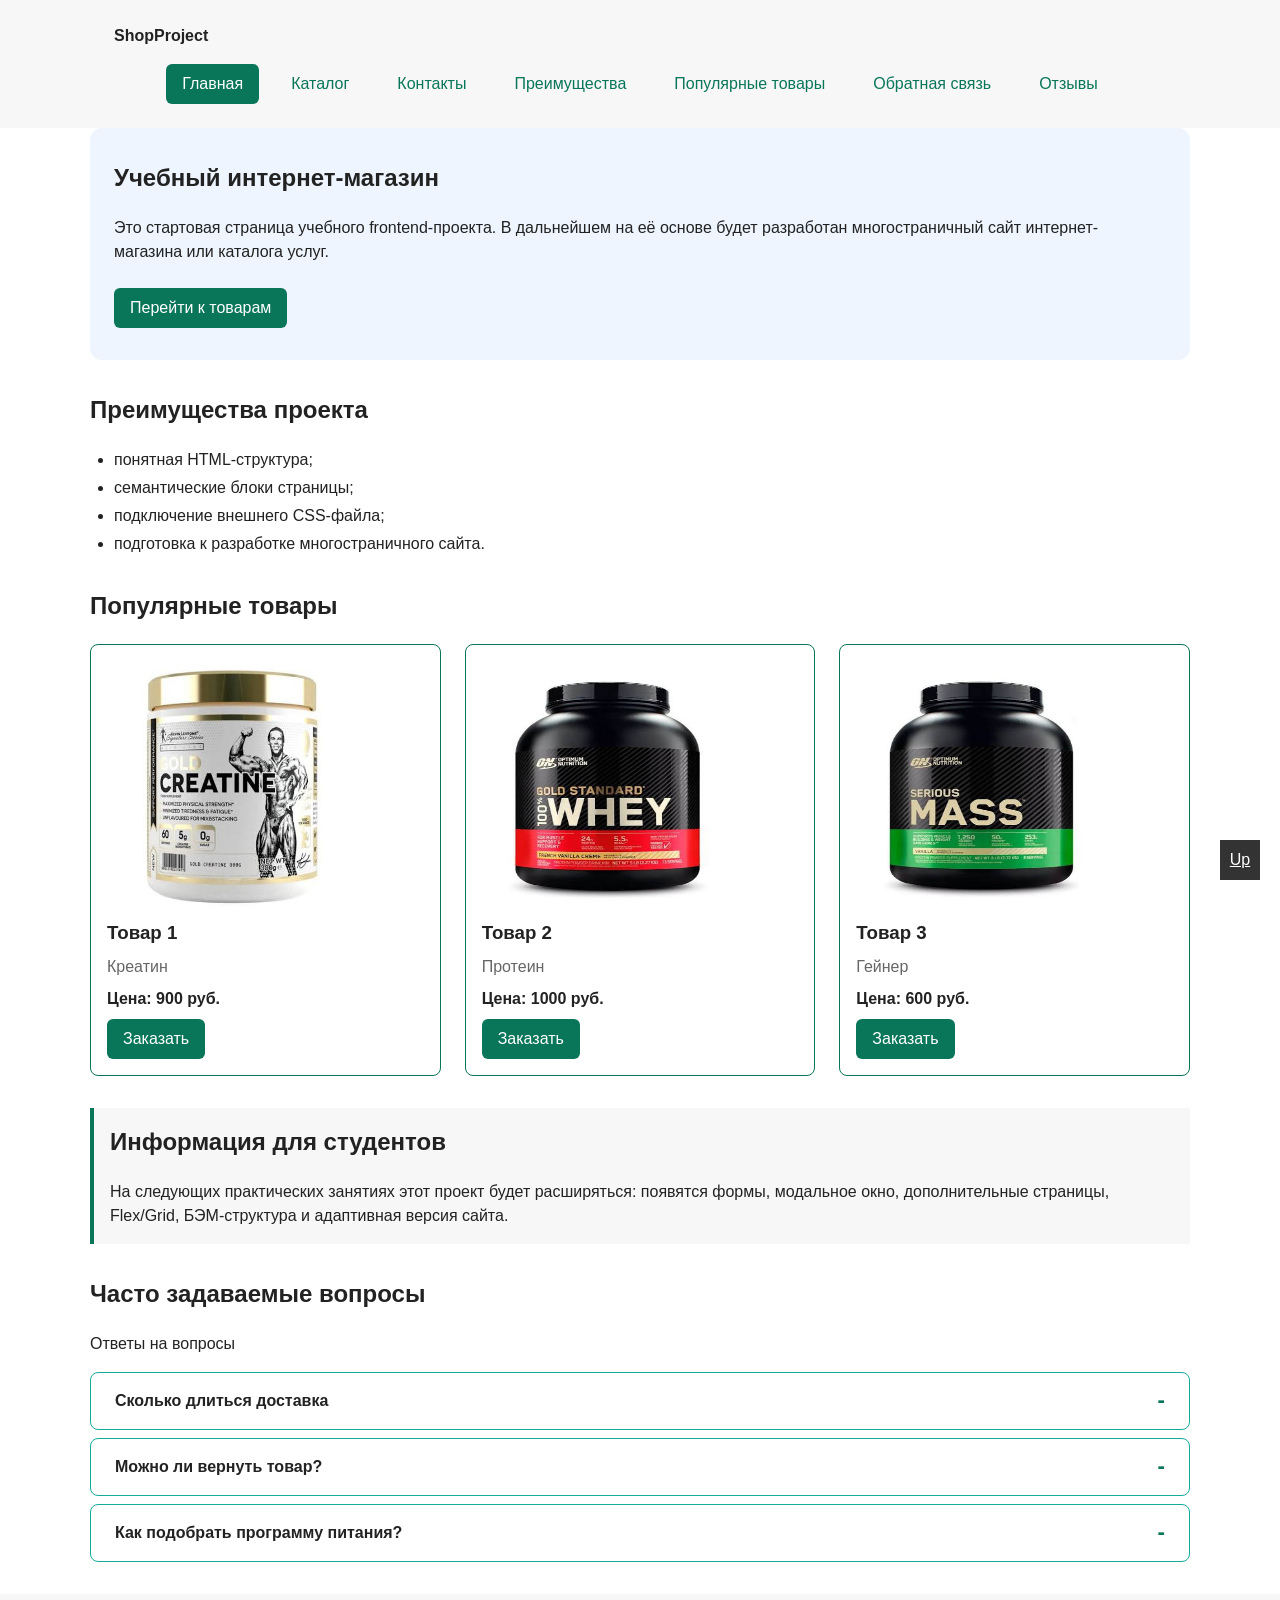
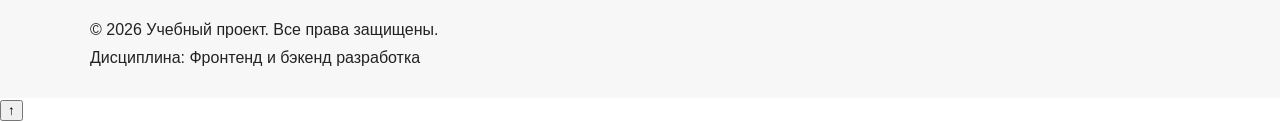
==== commit b86e5613: "4 additional functions have been implemented" ====
--- a/index.html
+++ b/index.html
@@ -1,228 +1,299 @@
-<!DOCTYPE html>
+<!doctype html>
 <html lang="ru">
-<head>
-  <meta charset="UTF-8">
-  <meta name="viewport" content="width=device-width, initial-scale=1.0">
-  <meta name="description" content="Учебный интернет-магазин — главная страница.">
-  <title>Учебный интернет-магазин</title>
-  <link rel="stylesheet" href="css/style.css">
-  <script src="js/main.js" defer></script>
-</head>
-<body>
-  <header class="site-header">
-    <div class="site-header__inner">
-      <a class="site-header__logo" href="index.html">ShopProject</a>
-
-      <nav class="site-nav" aria-label="Основная навигация">
-        <ul class="site-nav__list">
-          <li class="site-nav__item">
-            <a class="site-nav__link site-nav__link--active" href="index.html">Главная</a>
-          </li>
-          <li class="site-nav__item">
-            <a class="site-nav__link" href="catalog.html">Каталог</a>
-          </li>
-          <li class="site-nav__item">
-            <a class="site-nav__link" href="contacts.html">Контакты</a>
-          </li>
-          <li class="site-nav__item">
-            <a class="site-nav__link" href="index.html#advantages">Преимущества</a>
-          </li>
-          <li class="site-nav__item">
-            <a class="site-nav__link" href="index.html#popular">Популярные товары</a>
-          </li>
-          <li class="site-nav__item">
-            <a class="site-nav__link" href="index.html#contacts">Обратная связь</a>
+  <head>
+    <meta charset="UTF-8" />
+    <meta name="viewport" content="width=device-width, initial-scale=1.0" />
+    <meta
+      name="description"
+      content="Учебный интернет-магазин — главная страница."
+    />
+    <title>Учебный интернет-магазин</title>
+    <link rel="stylesheet" href="css/style.css" />
+    <script src="js/main.js" defer></script>
+  </head>
+  <body>
+    <header class="site-header">
+      <div class="site-header__inner">
+        <a class="site-header__logo" href="index.html">ShopProject</a>
+
+        <nav class="site-nav" aria-label="Основная навигация">
+          <ul class="site-nav__list">
+            <li class="site-nav__item">
+              <a class="site-nav__link site-nav__link--active" href="index.html"
+                >Главная</a
+              >
+            </li>
+            <li class="site-nav__item">
+              <a class="site-nav__link" href="catalog.html">Каталог</a>
+            </li>
+            <li class="site-nav__item">
+              <a class="site-nav__link" href="contacts.html">Контакты</a>
+            </li>
+            <li class="site-nav__item">
+              <a class="site-nav__link" href="index.html#advantages"
+                >Преимущества</a
+              >
+            </li>
+            <li class="site-nav__item">
+              <a class="site-nav__link" href="index.html#popular"
+                >Популярные товары</a
+              >
+            </li>
+            <li class="site-nav__item">
+              <a class="site-nav__link" href="index.html#contacts"
+                >Обратная связь</a
+              >
+            </li>
+            <li class="site-nav__item">
+              <a class="site-nav__link" href="reviews.html">Отзывы</a>
+            </li>
+          </ul>
+        </nav>
+      </div>
+    </header>
+
+    <main>
+      <section class="hero">
+        <h1 class="hero__title">Учебный интернет-магазин</h1>
+        <p class="hero__text">
+          Это стартовая страница учебного frontend-проекта. В дальнейшем на её
+          основе будет разработан многостраничный сайт интернет-магазина или
+          каталога услуг.
+        </p>
+        <a class="button button--primary" href="#popular">Перейти к товарам</a>
+      </section>
+
+      <section class="section" id="advantages">
+        <h2 class="section__title">Преимущества проекта</h2>
+        <ul class="advantages-list">
+          <li class="advantages-list__item">понятная HTML-структура;</li>
+          <li class="advantages-list__item">семантические блоки страницы;</li>
+          <li class="advantages-list__item">подключение внешнего CSS-файла;</li>
+          <li class="advantages-list__item">
+            подготовка к разработке многостраничного сайта.
           </li>
         </ul>
-      </nav>
-    </div>
-  </header>
-
-  <main>
-    <section class="hero">
-      <h1 class="hero__title">Учебный интернет-магазин</h1>
-      <p class="hero__text">
-        Это стартовая страница учебного frontend-проекта.
-        В дальнейшем на её основе будет разработан многостраничный сайт
-        интернет-магазина или каталога услуг.
+      </section>
+
+      <section class="section" id="popular">
+        <h2 class="section__title">Популярные товары</h2>
+
+        <div class="products-grid">
+          <article class="product-card product-card--featured">
+            <img src="images/creatin.jpeg" width="250" height="250" />
+            <h3 class="product-card__title">Товар 1</h3>
+            <p class="product-card__description">Креатин</p>
+            <p class="product-card__price">Цена: 900 руб.</p>
+            <button
+              class="button button--primary product-card__button"
+              type="button"
+              data-product="Товар 1"
+            >
+              Заказать
+            </button>
+          </article>
+
+          <article class="product-card product-card--featured">
+            <img src="images/Protein.jpeg" width="250" height="250" />
+            <h3 class="product-card__title">Товар 2</h3>
+            <p class="product-card__description">Протеин</p>
+            <p class="product-card__price">Цена: 1000 руб.</p>
+            <button
+              class="button button--primary product-card__button"
+              type="button"
+              data-product="Товар 2"
+            >
+              Заказать
+            </button>
+          </article>
+
+          <article class="product-card product-card--featured">
+            <img src="images/gainer.jpeg" width="250" height="250" />
+            <h3 class="product-card__title">Товар 3</h3>
+            <p class="product-card__description">Гейнер</p>
+            <p class="product-card__price">Цена: 600 руб.</p>
+            <button
+              class="button button--primary product-card__button"
+              type="button"
+              data-product="Товар 3"
+            >
+              Заказать
+            </button>
+          </article>
+        </div>
+      </section>
+
+      <aside class="aside-info">
+        <h2 class="aside-info__title">Информация для студентов</h2>
+        <p class="aside-info__text">
+          На следующих практических занятиях этот проект будет расширяться:
+          появятся формы, модальное окно, дополнительные страницы, Flex/Grid,
+          БЭМ-структура и адаптивная версия сайта.
+        </p>
+      </aside>
+
+      <!-- Блок вопросы ответы -->
+      <section class="section" id="faq">
+        <h2 class="section__title">Часто задаваемые вопросы</h2>
+        <p class="section__subtitle">Ответы на вопросы</p>
+        <div class="faq">
+          <details class="faq-item">
+            <summary class="faq-item__question">
+              Сколько длиться доставка
+            </summary>
+            <p class="faq-item__answer">2-6 дней</p>
+          </details>
+          <details class="faq-item">
+            <summary class="faq-item__question">
+              Можно ли вернуть товар?
+            </summary>
+            <p class="faq-item__answer">Возврат возможен в течение 14 дней</p>
+          </details>
+
+          <details class="faq-item">
+            <summary class="faq-item__question">
+              Как подобрать программу питания?
+            </summary>
+            <p class="faq-item__answer">Оставьте заявку через форму</p>
+          </details>
+        </div>
+      </section>
+    </main>
+
+    <footer class="site-footer" id="contacts">
+      <p class="site-footer__text">
+        &copy; 2026 Учебный проект. Все права защищены.
       </p>
-      <a class="button button--primary" href="#popular">Перейти к товарам</a>
-    </section>
-
-    <section class="section" id="advantages">
-      <h2 class="section__title">Преимущества проекта</h2>
-      <ul class="advantages-list">
-        <li class="advantages-list__item">понятная HTML-структура;</li>
-        <li class="advantages-list__item">семантические блоки страницы;</li>
-        <li class="advantages-list__item">подключение внешнего CSS-файла;</li>
-        <li class="advantages-list__item">подготовка к разработке многостраничного сайта.</li>
-      </ul>
-    </section>
-
-    <section class="section" id="popular">
-      <h2 class="section__title">Популярные товары</h2>
-
-      <div class="products-grid">
-        <article class="product-card product-card--featured">
-          <h3 class="product-card__title">Товар 1</h3>
-          <p class="product-card__description">Креатин</p>
-          <p class="product-card__price">Цена: 900 руб.</p>
+      <p class="site-footer__text">Дисциплина: Фронтенд и бэкенд разработка</p>
+    </footer>
+
+    <dialog
+      class="order-dialog"
+      id="order-dialog"
+      aria-labelledby="order-dialog-title"
+    >
+      <h2 class="order-dialog__title" id="order-dialog-title">
+        Оформление заявки
+      </h2>
+
+      <form
+        class="order-form"
+        id="order-form"
+        action="#"
+        method="post"
+        novalidate
+      >
+        <input type="hidden" id="selected-product" name="selected-product" />
+
+        <div class="order-form__field">
+          <label class="order-form__label" for="order-name">Имя</label>
+          <input
+            class="order-form__input"
+            id="order-name"
+            name="name"
+            type="text"
+            required
+          />
+        </div>
+
+        <div class="order-form__field">
+          <label class="order-form__label" for="order-email">E-mail</label>
+          <input
+            class="order-form__input"
+            id="order-email"
+            name="email"
+            type="email"
+            placeholder="example@mail.ru"
+            autocomplete="email"
+            required
+          />
+        </div>
+
+        <div class="order-form__field">
+          <label class="order-form__label" for="order-phone">Телефон</label>
+          <input
+            class="order-form__input"
+            id="order-phone"
+            name="phone"
+            type="tel"
+            inputmode="tel"
+            placeholder="+7 (900) 000-00-00"
+            pattern="^\+7 \(\d{3}\) \d{3}-\d{2}-\d{2}$"
+            required
+          />
+          <small class="order-form__hint">Формат: +7 (900) 000-00-00</small>
+        </div>
+
+        <div class="order-form__field">
+          <label class="order-form__label" for="order-date">Дата связи</label>
+          <input
+            class="order-form__input"
+            id="order-date"
+            name="date"
+            type="date"
+          />
+        </div>
+
+        <div class="order-form__field">
+          <label class="order-form__label" for="order-topic">Тема заявки</label>
+          <select
+            class="order-form__select"
+            id="order-topic"
+            name="topic"
+            required
+          >
+            <option value="">Выберите тему</option>
+            <option value="product">Заказ товара</option>
+            <option value="consultation">Консультация</option>
+            <option value="delivery">Доставка</option>
+          </select>
+        </div>
+
+        <div class="order-form__field">
+          <label class="order-form__label" for="order-comment"
+            >Комментарий</label
+          >
+          <textarea
+            class="order-form__textarea"
+            id="order-comment"
+            name="comment"
+            rows="4"
+            placeholder="Укажите дополнительную информацию"
+          ></textarea>
+        </div>
+
+        <div class="order-form__field order-form__field--checkbox">
+          <label class="order-form__label order-form__label--checkbox">
+            <input
+              class="order-form__checkbox"
+              id="order-agreement"
+              name="agreement"
+              type="checkbox"
+              required
+            />
+            Я согласен на обработку данных
+          </label>
+        </div>
+
+        <div class="order-form__actions">
           <button
-            class="button button--primary product-card__button"
+            class="button button--secondary"
             type="button"
-            data-product="Товар 1"
+            id="close-order-dialog"
           >
-            Заказать
+            Закрыть
           </button>
-        </article>
-
-        <article class="product-card product-card--featured">
-          <h3 class="product-card__title">Товар 2</h3>
-          <p class="product-card__description">Протеин</p>
-          <p class="product-card__price">Цена: 1000 руб.</p>
-          <button
-            class="button button--primary product-card__button"
-            type="button"
-            data-product="Товар 2"
-          >
-            Заказать
+          <button class="button button--primary" type="submit">
+            Отправить заявку
           </button>
-        </article>
-
-        <article class="product-card product-card--featured">
-          <h3 class="product-card__title">Товар 3</h3>
-          <p class="product-card__description">Гейнер</p>
-          <p class="product-card__price">Цена: 600 руб.</p>
-          <button
-            class="button button--primary product-card__button"
-            type="button"
-            data-product="Товар 3"
-          >
-            Заказать
-          </button>
-        </article>
-      </div>
-    </section>
-
-    <aside class="aside-info">
-      <h2 class="aside-info__title">Информация для студентов</h2>
-      <p class="aside-info__text">
-        На следующих практических занятиях этот проект будет расширяться:
-        появятся формы, модальное окно, дополнительные страницы, Flex/Grid,
-        БЭМ-структура и адаптивная версия сайта.
-      </p>
-    </aside>
-  </main>
-
-  <footer class="site-footer" id="contacts">
-    <p class="site-footer__text">&copy; 2026 Учебный проект. Все права защищены.</p>
-    <p class="site-footer__text">Дисциплина: Фронтенд и бэкенд разработка</p>
-  </footer>
-
-  <dialog class="order-dialog" id="order-dialog" aria-labelledby="order-dialog-title">
-    <h2 class="order-dialog__title" id="order-dialog-title">Оформление заявки</h2>
-
-    <form class="order-form" id="order-form" action="#" method="post" novalidate>
-      <input type="hidden" id="selected-product" name="selected-product">
-
-      <div class="order-form__field">
-        <label class="order-form__label" for="order-name">Имя</label>
-        <input
-          class="order-form__input"
-          id="order-name"
-          name="name"
-          type="text"
-          required
-        >
-      </div>
-
-      <div class="order-form__field">
-        <label class="order-form__label" for="order-email">E-mail</label>
-        <input
-          class="order-form__input"
-          id="order-email"
-          name="email"
-          type="email"
-          placeholder="example@mail.ru"
-          autocomplete="email"
-          required
-        >
-      </div>
-
-      <div class="order-form__field">
-        <label class="order-form__label" for="order-phone">Телефон</label>
-        <input
-          class="order-form__input"
-          id="order-phone"
-          name="phone"
-          type="tel"
-          inputmode="tel"
-          placeholder="+7 (900) 000-00-00"
-          pattern="^\+7 \(\d{3}\) \d{3}-\d{2}-\d{2}$"
-          required
-        >
-        <small class="order-form__hint">Формат: +7 (900) 000-00-00</small>
-      </div>
-
-      <div class="order-form__field">
-        <label class="order-form__label" for="order-date">Дата связи</label>
-        <input
-          class="order-form__input"
-          id="order-date"
-          name="date"
-          type="date"
-        >
-      </div>
-
-      <div class="order-form__field">
-        <label class="order-form__label" for="order-topic">Тема заявки</label>
-        <select class="order-form__select" id="order-topic" name="topic" required>
-          <option value="">Выберите тему</option>
-          <option value="product">Заказ товара</option>
-          <option value="consultation">Консультация</option>
-          <option value="delivery">Доставка</option>
-        </select>
-      </div>
-
-      <div class="order-form__field">
-        <label class="order-form__label" for="order-comment">Комментарий</label>
-        <textarea
-          class="order-form__textarea"
-          id="order-comment"
-          name="comment"
-          rows="4"
-          placeholder="Укажите дополнительную информацию"
-        ></textarea>
-      </div>
-
-      <div class="order-form__field order-form__field--checkbox">
-        <label class="order-form__label order-form__label--checkbox">
-          <input
-            class="order-form__checkbox"
-            id="order-agreement"
-            name="agreement"
-            type="checkbox"
-            required
-          >
-          Я согласен на обработку данных
-        </label>
-      </div>
-
-      <div class="order-form__actions">
-        <button class="button button--secondary" type="button" id="close-order-dialog">
-          Закрыть
-        </button>
-        <button class="button button--primary" type="submit">
-          Отправить заявку
-        </button>
-      </div>
-    </form>
-  </dialog>
-  
-<a href="#top" class="btn-top" aria-label="Вернуться наверх">Up</a>
-
-  <p class="success-message" id="success-message" hidden>
-    Форма успешно отправлена!
-  </p>
-</body>
+        </div>
+      </form>
+    </dialog>
+
+    <a href="#top" class="btn-top" aria-label="Вернуться наверх">Up</a>
+
+    <p class="success-message" id="success-message" hidden>
+      Форма успешно отправлена!
+    </p>
+  </body>
 </html>
--- a/css/style.css
+++ b/css/style.css
@@ -6,9 +6,9 @@
   --color-bg: #ffffff;
   --color-text: #222222;
   --color-muted: #666666;
-  --color-primary: #0057b8;
-  --color-primary-dark: #003f86;
-  --color-border: #dddddd;
+  --color-primary: #097659;
+  --color-primary-dark: #000000;
+  --color-border: #16ac9a;
   --color-surface: #f7f7f7;
   --color-surface-accent: #eef5ff;
   --color-danger: #b00020;
@@ -525,4 +525,206 @@
   display: flex;
   align-items: center;
   justify-content: center;
-}+}
+
+/* ---------- FAQ ---------- */
+.faq {
+  display: grid;
+  gap: var(--space-sm);
+}
+
+.faq-item {
+  border: 1px solid var(--color-border);
+  border-radius: var(--radius-md);
+  background: var(--color-bg);
+  overflow: hidden;
+}
+
+.faq-item__question {
+  display: flex;
+  align-items: center;
+  justify-content: space-between;
+  gap: var(--space-md);
+  padding: var(--space-md) var(--space-lg);
+  font-weight: 600;
+  cursor: pointer;
+  list-style: none;
+}
+
+.faq-item__question::after {
+  content: "-";
+  font-size: 1.4rem;
+  line-height: 1;
+  color: var(--color-primary);
+  transition: transform 0.2s ease;
+}
+
+.faq-item__answer {
+  margin: 0;
+  padding: var(--space-md) var(--space-lg);
+  color: var(--color-muted);
+  font-size: 0.95rem;
+}
+
+/* ==========================================================================
+   страница отзывов
+   ========================================================================== */
+
+/* Сетка отзывов */
+.reviews-grid {
+  display: grid;
+  grid-template-columns: repeat(auto-fill, minmax(300px, 1fr));
+  gap: 20px;
+  margin-top: 20px;
+}
+
+/* Карточка отзыва */
+.review-card {
+  display: flex;
+  flex-direction: column;
+  gap: 10px;
+  padding: 20px;
+  border: 1px solid #ddd;
+  border-radius: 8px;
+  background: #fff;
+}
+
+/* Шапка карточки: имя и дата */
+.review-card__head {
+  display: flex;
+  flex-direction: column;
+  gap: 2px;
+}
+
+.review-card__name {
+  margin: 0;
+  font-weight: 700;
+  font-size: 16px;
+  color: #222;
+}
+
+.review-card__date {
+  margin: 0;
+  font-size: 13px;
+  color: #888;
+}
+
+/* Звёзды */
+.review-card__stars {
+  color: #f59e0b;
+  font-size: 16px;
+  letter-spacing: 2px;
+}
+
+/* Текст отзыва */
+.review-card__text {
+  margin: 0;
+  color: #333;
+  font-size: 15px;
+  line-height: 1.5;
+}
+
+/* Товар */
+.review-card__product {
+  margin: 0;
+  padding-top: 8px;
+  border-top: 1px solid #eee;
+  font-size: 13px;
+  color: #888;
+}
+
+/* ==========================================================================
+   Форма отзыва
+   ========================================================================== */
+.review-form {
+  display: flex;
+  flex-direction: column;
+  gap: 16px;
+  max-width: 560px;
+  margin-top: 16px;
+  padding: 20px;
+  border: 1px solid #ddd;
+  border-radius: 8px;
+  background: #fff;
+}
+
+.review-form__row {
+  display: grid;
+  grid-template-columns: 1fr 1fr;
+  gap: 16px;
+}
+
+.review-form__field {
+  display: flex;
+  flex-direction: column;
+  gap: 4px;
+}
+
+.review-form__label {
+  font-weight: 600;
+  font-size: 14px;
+  color: #222;
+}
+
+.review-form__input,
+.review-form__textarea {
+  width: 100%;
+  padding: 10px 12px;
+  border: 1px solid #ccc;
+  border-radius: 6px;
+  font: inherit;
+  font-size: 15px;
+  background: #fff;
+}
+
+.review-form__input:focus,
+.review-form__textarea:focus {
+  outline: none;
+  border-color: #1d4ed8;
+}
+
+.review-form__textarea {
+  resize: vertical;
+  min-height: 100px;
+}
+
+/* Оценка — простые radio-кнопки */
+.review-form__rating {
+  display: flex;
+  flex-wrap: wrap;
+  gap: 8px;
+}
+
+.review-form__rating-option {
+  display: inline-flex;
+  align-items: center;
+  gap: 6px;
+  padding: 6px 12px;
+  border: 1px solid #ccc;
+  border-radius: 6px;
+  cursor: pointer;
+  font-size: 14px;
+  transition:
+    border-color 0.15s,
+    background-color 0.15s;
+}
+
+.review-form__rating-option:hover {
+  border-color: #1d4ed8;
+  background: #f0f5ff;
+}
+
+.review-form__rating-option input {
+  accent-color: #1d4ed8;
+}
+
+.review-form__rating-option:has(input:checked) {
+  border-color: #1d4ed8;
+  background: #f0f5ff;
+  font-weight: 600;
+}
+
+.review-form__actions {
+  display: flex;
+  justify-content: flex-start;
+}
